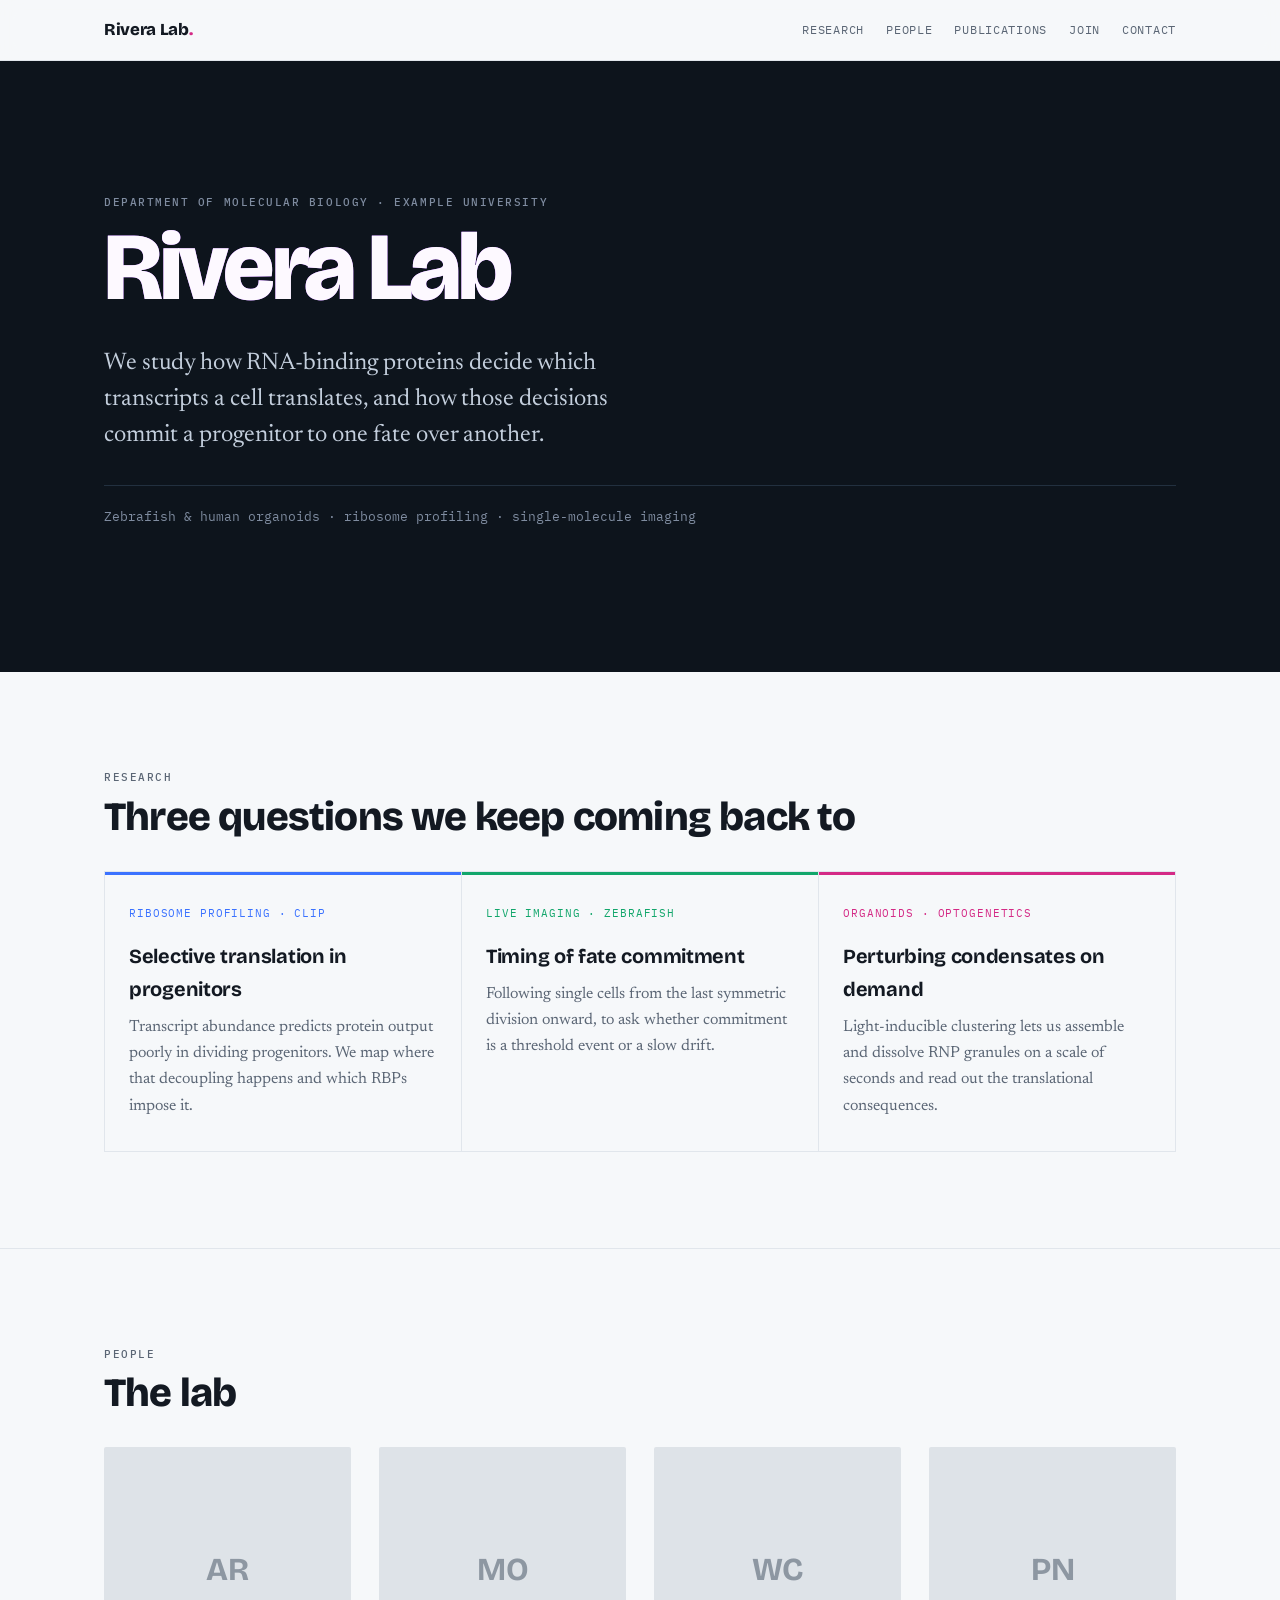
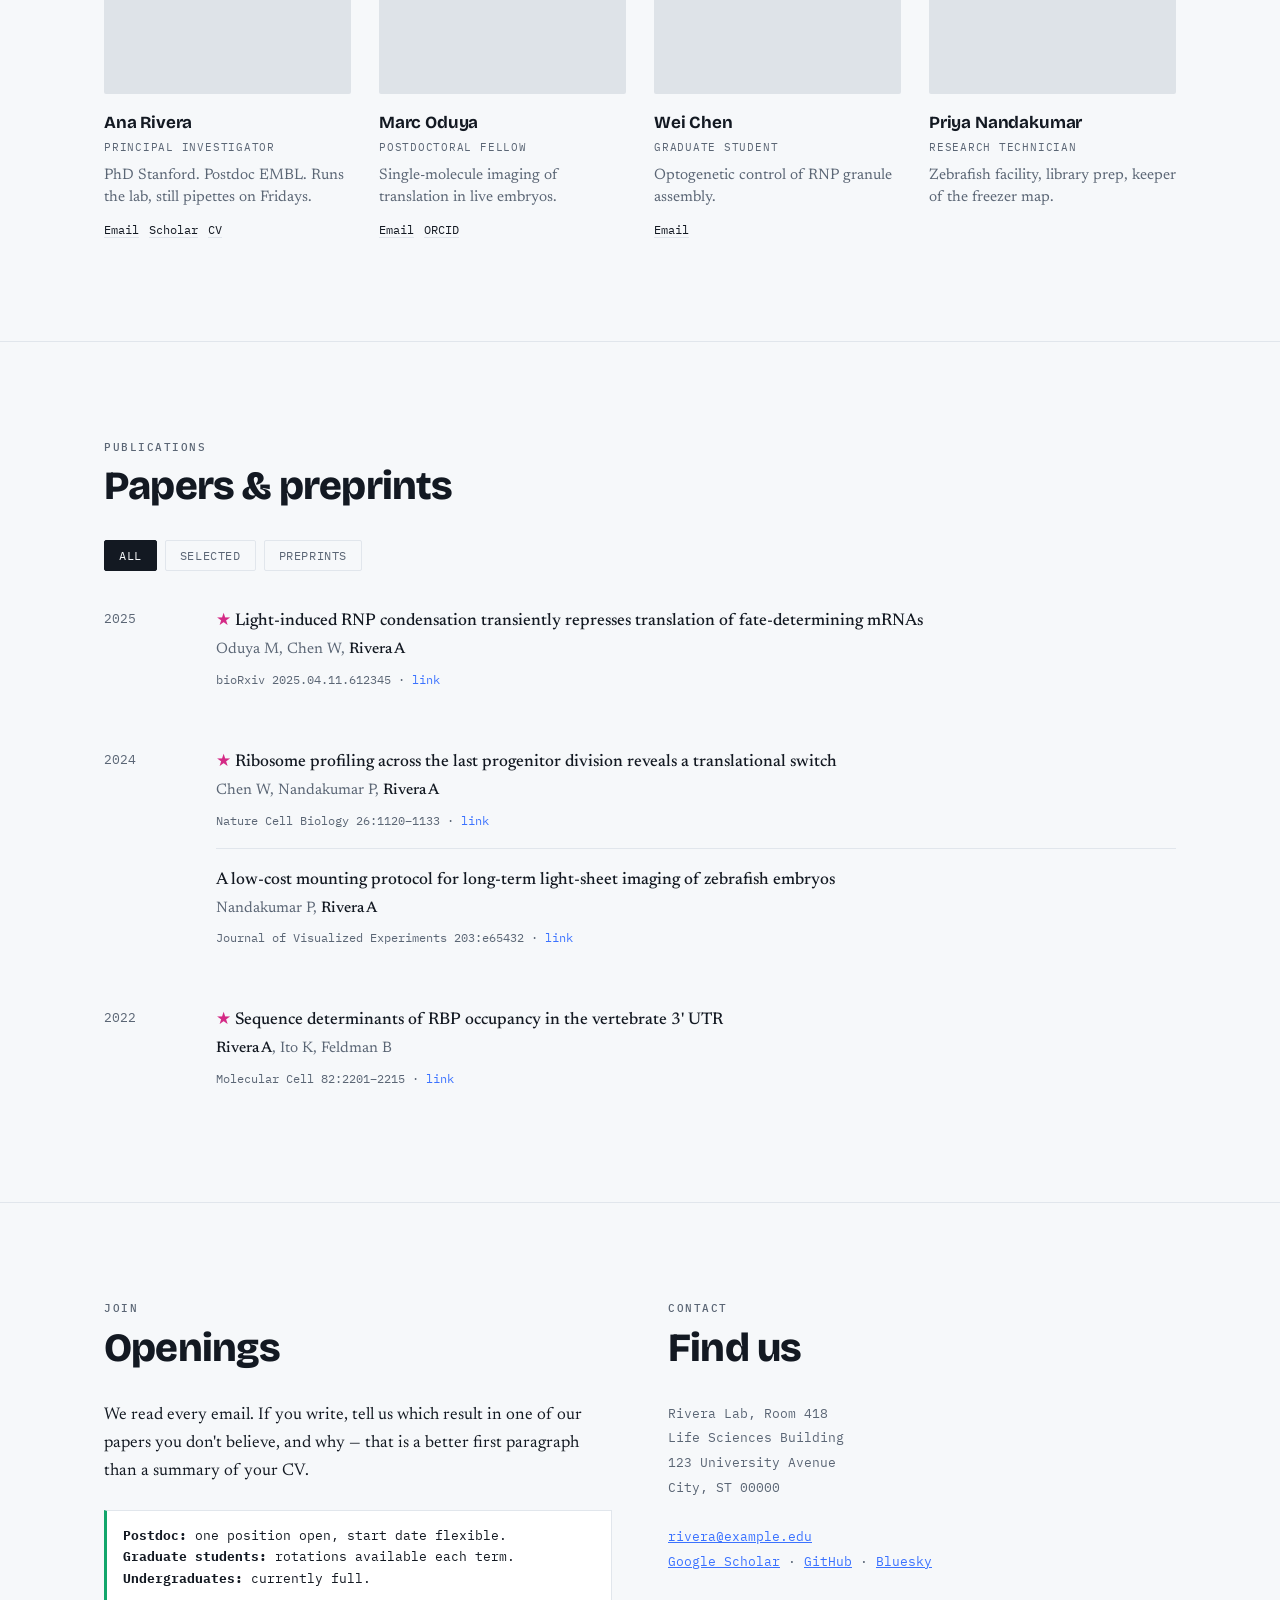
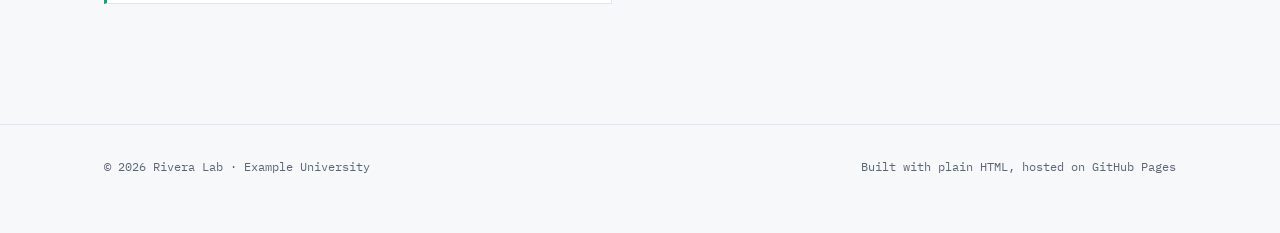
==== index.html @ 3ce4f972 "Add files via upload" ====
<!DOCTYPE html>
<html lang="en">
<head>
<meta charset="utf-8">
<meta name="viewport" content="width=device-width, initial-scale=1">

<!-- ============================================================
     EDIT #1 — Browser tab title and search-engine description
     ============================================================ -->
<title>Rivera Lab — RNA regulation in development</title>
<meta name="description" content="The Rivera Lab studies how RNA-binding proteins control cell fate decisions during vertebrate development.">

<!-- Preview card when someone pastes your link into Slack/X/Bluesky.
     The image path is relative to this file; put a 1200x630 px PNG at images/preview.png -->
<meta property="og:title" content="Rivera Lab">
<meta property="og:description" content="RNA regulation in development.">
<meta property="og:image" content="images/preview.png">
<meta property="og:type" content="website">

<!-- Fonts. Delete these two lines if you want zero external dependencies;
     the CSS below falls back to system fonts automatically. -->
<link rel="preconnect" href="https://fonts.gstatic.com" crossorigin>
<link href="https://fonts.googleapis.com/css2?family=Bricolage+Grotesque:opsz,wght@12..96,500;12..96,700;12..96,800&family=Newsreader:ital,opsz,wght@0,6..72,400;0,6..72,500;1,6..72,400&family=IBM+Plex+Mono:wght@400;500&display=swap" rel="stylesheet">

<style>
/* ============================================================
   DESIGN TOKENS — change these to restyle the whole site
   ============================================================ */
:root{
  --ink:        #131922;   /* main text */
  --ink-soft:   #5B6675;   /* secondary text */
  --paper:      #F6F8FA;   /* page background */
  --panel:      #0D141C;   /* dark hero background */
  --rule:       #E1E6EC;   /* hairlines */

  /* Three "channels", borrowed from fluorescence imaging.
     They colour-code the research areas throughout the page. */
  --ch-blue:    #3B72FF;
  --ch-green:   #12A66B;
  --ch-magenta: #D42A86;

  --display: "Bricolage Grotesque", "Helvetica Neue", Arial, sans-serif;
  --body:    "Newsreader", Georgia, "Times New Roman", serif;
  --mono:    "IBM Plex Mono", ui-monospace, "SF Mono", Menlo, monospace;

  --wide: 1120px;
}

*,*::before,*::after{box-sizing:border-box}
html{scroll-behavior:smooth; scroll-padding-top:72px}
body{
  margin:0; background:var(--paper); color:var(--ink);
  font-family:var(--body); font-size:1.0625rem; line-height:1.65;
  -webkit-font-smoothing:antialiased;
}
img{max-width:100%; display:block}
a{color:inherit}

.wrap{max-width:var(--wide); margin:0 auto; padding:0 24px}

/* Small uppercase mono label used above section headings */
.eyebrow{
  font-family:var(--mono); font-size:.6875rem; font-weight:500;
  letter-spacing:.14em; text-transform:uppercase; color:var(--ink-soft);
  margin:0 0 .5rem;
}

h2.section-title{
  font-family:var(--display); font-weight:800; font-size:clamp(1.75rem,4vw,2.5rem);
  letter-spacing:-.02em; line-height:1.1; margin:0 0 2rem;
}

/* ---------- top bar ---------- */
.topbar{
  position:sticky; top:0; z-index:50;
  background:rgba(246,248,250,.85); backdrop-filter:blur(10px);
  border-bottom:1px solid var(--rule);
}
.topbar .wrap{display:flex; align-items:center; justify-content:space-between; height:60px; gap:16px}
.brand{font-family:var(--display); font-weight:800; letter-spacing:-.02em; font-size:1.05rem; text-decoration:none}
.brand span{color:var(--ch-magenta)}
.nav{display:flex; gap:22px; flex-wrap:wrap}
.nav a{
  font-family:var(--mono); font-size:.75rem; letter-spacing:.06em; text-transform:uppercase;
  text-decoration:none; color:var(--ink-soft); padding:4px 0; border-bottom:1px solid transparent;
}
.nav a:hover{color:var(--ink); border-bottom-color:var(--ch-magenta)}

/* ---------- hero ---------- */
.hero{background:var(--panel); color:#EAF0F7; padding:clamp(64px,11vw,132px) 0}
.hero .wrap{max-width:var(--wide)}
.hero .eyebrow{color:#7F8CA0}

/* The signature element: the lab name printed as three offset colour
   channels that slide into registration on load, the way you'd align
   DAPI/FITC/TRITC into a merge. */
.merge{
  position:relative; display:inline-block;
  font-family:var(--display); font-weight:800;
  font-size:clamp(2.5rem,8.5vw,6rem); line-height:1.02; letter-spacing:-.035em;
  margin:0; color:#EDF3FA; isolation:isolate;
}
.merge::before,.merge::after{
  content:attr(data-text); position:absolute; left:0; top:0;
  mix-blend-mode:screen; pointer-events:none;
}
.merge::before{color:var(--ch-blue);    animation:align-b 1.5s cubic-bezier(.16,.84,.24,1) both}
.merge::after {color:var(--ch-magenta); animation:align-m 1.5s cubic-bezier(.16,.84,.24,1) both .08s}
.merge{animation:align-g 1.5s cubic-bezier(.16,.84,.24,1) both .04s}
@keyframes align-b{from{transform:translate(-.09em,-.05em); opacity:0} to{transform:none; opacity:1}}
@keyframes align-m{from{transform:translate(.09em,.05em);   opacity:0} to{transform:none; opacity:1}}
@keyframes align-g{from{color:var(--ch-green)} to{color:#EDF3FA}}

.hero-lede{
  font-size:clamp(1.125rem,2.2vw,1.5rem); line-height:1.5; color:#C3CEDC;
  max-width:44ch; margin:1.75rem 0 0;
}
.hero-meta{
  font-family:var(--mono); font-size:.8125rem; color:#7F8CA0;
  margin-top:2rem; padding-top:1.25rem; border-top:1px solid #22303F;
}

/* ---------- generic section ---------- */
section{padding:clamp(56px,8vw,96px) 0}
section + section{border-top:1px solid var(--rule)}

/* ---------- research ---------- */
.areas{display:grid; grid-template-columns:repeat(auto-fit,minmax(260px,1fr)); gap:1px; background:var(--rule); border:1px solid var(--rule)}
.area{background:var(--paper); padding:28px 24px 32px; position:relative; transition:background .2s}
.area::before{content:""; position:absolute; left:0; top:0; height:3px; width:100%; background:var(--c)}
.area:hover{background:#fff}
.area h3{font-family:var(--display); font-weight:700; font-size:1.25rem; letter-spacing:-.015em; margin:.75rem 0 .5rem}
.area .method{font-family:var(--mono); font-size:.6875rem; letter-spacing:.08em; text-transform:uppercase; color:var(--c)}
.area p{margin:0; color:var(--ink-soft); font-size:1rem}

/* ---------- people ---------- */
.people{display:grid; grid-template-columns:repeat(auto-fill,minmax(210px,1fr)); gap:36px 28px}
.person .avatar{
  width:100%; aspect-ratio:1; border-radius:2px; object-fit:cover; background:#DDE3EA;
  display:flex; align-items:center; justify-content:center;
  font-family:var(--display); font-weight:700; font-size:2rem; color:#8A97A6;
  filter:grayscale(.25);
}
.person h3{font-family:var(--display); font-weight:700; font-size:1.0625rem; margin:.9rem 0 .1rem; letter-spacing:-.01em}
.person .role{font-family:var(--mono); font-size:.6875rem; letter-spacing:.07em; text-transform:uppercase; color:var(--ink-soft)}
.person p{margin:.5rem 0 .4rem; font-size:.95rem; color:var(--ink-soft); line-height:1.5}
.person .links a{font-family:var(--mono); font-size:.75rem; margin-right:10px; text-decoration:none; border-bottom:1px solid var(--rule)}
.person .links a:hover{border-bottom-color:var(--ch-blue); color:var(--ch-blue)}

/* ---------- publications ---------- */
.pub-filters{display:flex; gap:8px; margin-bottom:2rem; flex-wrap:wrap}
.pub-filters button{
  font-family:var(--mono); font-size:.75rem; letter-spacing:.05em; text-transform:uppercase;
  background:none; border:1px solid var(--rule); color:var(--ink-soft);
  padding:7px 14px; cursor:pointer; border-radius:2px;
}
.pub-filters button[aria-pressed="true"]{background:var(--ink); color:var(--paper); border-color:var(--ink)}
.year-block{display:grid; grid-template-columns:88px 1fr; gap:0 24px; align-items:start}
.year-block + .year-block{margin-top:2.25rem}
.year-block .yr{font-family:var(--mono); font-size:.8125rem; color:var(--ink-soft); padding-top:.35rem; position:sticky; top:76px}
.pub{padding:.35rem 0 1.1rem}
.pub + .pub{border-top:1px solid var(--rule); padding-top:1.1rem}
.pub .t{font-weight:500; display:block}
.pub .a{color:var(--ink-soft); font-size:.95rem}
.pub .a b{color:var(--ink); font-weight:500}
.pub .j{font-family:var(--mono); font-size:.75rem; color:var(--ink-soft); display:block; margin-top:.35rem}
.pub .j a{color:var(--ch-blue); text-decoration:none}
.pub .j a:hover{text-decoration:underline}
.pub .star{color:var(--ch-magenta)}

/* ---------- join / contact ---------- */
.two-col{display:grid; grid-template-columns:1fr 1fr; gap:56px}
.two-col p{max-width:56ch}
.status{
  font-family:var(--mono); font-size:.8125rem; border:1px solid var(--rule);
  border-left:3px solid var(--ch-green); padding:14px 16px; background:#fff; margin:1.5rem 0;
}
.addr{font-style:normal; font-family:var(--mono); font-size:.8125rem; line-height:1.9; color:var(--ink-soft)}
.addr a{color:var(--ch-blue)}

footer{border-top:1px solid var(--rule); padding:32px 0 56px; font-family:var(--mono); font-size:.75rem; color:var(--ink-soft)}
footer .wrap{display:flex; justify-content:space-between; gap:16px; flex-wrap:wrap}

:focus-visible{outline:2px solid var(--ch-magenta); outline-offset:3px}

@media (max-width:720px){
  .two-col{grid-template-columns:1fr; gap:32px}
  .year-block{grid-template-columns:1fr; gap:4px}
  .year-block .yr{position:static}
}
@media (prefers-reduced-motion:reduce){
  html{scroll-behavior:auto}
  *,*::before,*::after{animation:none !important; transition:none !important}
  .merge{color:#EDF3FA}
}
</style>
</head>
<body>

<header class="topbar">
  <div class="wrap">
    <a class="brand" href="#top">Rivera Lab<span>.</span></a>
    <nav class="nav" aria-label="Main">
      <a href="#research">Research</a>
      <a href="#people">People</a>
      <a href="#publications">Publications</a>
      <a href="#join">Join</a>
      <a href="#contact">Contact</a>
    </nav>
  </div>
</header>

<!-- ============================================================
     EDIT #2 — Hero. The lab name is written once, in the <h1>.
     A script at the bottom copies it into the colour channels.
     ============================================================ -->
<main id="top">
<div class="hero">
  <div class="wrap">
    <p class="eyebrow">Department of Molecular Biology · Example University</p>
    <h1 class="merge">Rivera Lab</h1>
    <p class="hero-lede">We study how RNA-binding proteins decide which transcripts a cell translates, and how those decisions commit a progenitor to one fate over another.</p>
    <p class="hero-meta">Zebrafish &amp; human organoids · ribosome profiling · single-molecule imaging</p>
  </div>
</div>

<!-- ============================================================
     EDIT #3 — Research areas. Add or remove an <article> block.
     Change --c to any of the three channel colours.
     ============================================================ -->
<section id="research">
  <div class="wrap">
    <p class="eyebrow">Research</p>
    <h2 class="section-title">Three questions we keep coming back to</h2>
    <div class="areas">

      <article class="area" style="--c:var(--ch-blue)">
        <span class="method">Ribosome profiling · CLIP</span>
        <h3>Selective translation in progenitors</h3>
        <p>Transcript abundance predicts protein output poorly in dividing progenitors. We map where that decoupling happens and which RBPs impose it.</p>
      </article>

      <article class="area" style="--c:var(--ch-green)">
        <span class="method">Live imaging · zebrafish</span>
        <h3>Timing of fate commitment</h3>
        <p>Following single cells from the last symmetric division onward, to ask whether commitment is a threshold event or a slow drift.</p>
      </article>

      <article class="area" style="--c:var(--ch-magenta)">
        <span class="method">Organoids · optogenetics</span>
        <h3>Perturbing condensates on demand</h3>
        <p>Light-inducible clustering lets us assemble and dissolve RNP granules on a scale of seconds and read out the translational consequences.</p>
      </article>

    </div>
  </div>
</section>

<section id="people">
  <div class="wrap">
    <p class="eyebrow">People</p>
    <h2 class="section-title">The lab</h2>
    <div class="people" id="people-grid"></div>
  </div>
</section>

<section id="publications">
  <div class="wrap">
    <p class="eyebrow">Publications</p>
    <h2 class="section-title">Papers &amp; preprints</h2>
    <div class="pub-filters" id="pub-filters">
      <button data-filter="all" aria-pressed="true">All</button>
      <button data-filter="selected" aria-pressed="false">Selected</button>
      <button data-filter="preprint" aria-pressed="false">Preprints</button>
    </div>
    <div id="pub-list"></div>
  </div>
</section>

<!-- ============================================================
     EDIT #4 — Join + contact. Plain HTML, edit the text directly.
     ============================================================ -->
<section id="join">
  <div class="wrap">
    <div class="two-col">
      <div>
        <p class="eyebrow">Join</p>
        <h2 class="section-title">Openings</h2>
        <p>We read every email. If you write, tell us which result in one of our papers you don't believe, and why — that is a better first paragraph than a summary of your CV.</p>
        <div class="status"><strong>Postdoc:</strong> one position open, start date flexible.<br><strong>Graduate students:</strong> rotations available each term.<br><strong>Undergraduates:</strong> currently full.</div>
      </div>
      <div id="contact">
        <p class="eyebrow">Contact</p>
        <h2 class="section-title">Find us</h2>
        <address class="addr">
          Rivera Lab, Room 418<br>
          Life Sciences Building<br>
          123 University Avenue<br>
          City, ST 00000<br><br>
          <a href="mailto:rivera@example.edu">rivera@example.edu</a><br>
          <a href="https://scholar.google.com/">Google&nbsp;Scholar</a> ·
          <a href="https://github.com/">GitHub</a> ·
          <a href="https://bsky.app/">Bluesky</a>
        </address>
      </div>
    </div>
  </div>
</section>
</main>

<footer>
  <div class="wrap">
    <span>© <span id="year"></span> Rivera Lab · Example University</span>
    <span>Built with plain HTML, hosted on GitHub Pages</span>
  </div>
</footer>

<script>
/* ============================================================
   EDIT #5 — YOUR DATA. Everything below the two arrays is
   machinery you can ignore. Keep the commas and quotes intact.
   ============================================================ */

const PEOPLE = [
  {
    name: "Ana Rivera",
    role: "Principal Investigator",
    photo: "",                       // e.g. "images/rivera.jpg" — leave "" for initials
    blurb: "PhD Stanford. Postdoc EMBL. Runs the lab, still pipettes on Fridays.",
    links: { Email: "mailto:rivera@example.edu", Scholar: "https://scholar.google.com/", CV: "cv.pdf" }
  },
  {
    name: "Marc Oduya",
    role: "Postdoctoral Fellow",
    photo: "",
    blurb: "Single-molecule imaging of translation in live embryos.",
    links: { Email: "mailto:oduya@example.edu", ORCID: "https://orcid.org/" }
  },
  {
    name: "Wei Chen",
    role: "Graduate Student",
    photo: "",
    blurb: "Optogenetic control of RNP granule assembly.",
    links: { Email: "mailto:chen@example.edu" }
  },
  {
    name: "Priya Nandakumar",
    role: "Research Technician",
    photo: "",
    blurb: "Zebrafish facility, library prep, keeper of the freezer map.",
    links: {}
  }
];

const PUBLICATIONS = [
  {
    year: 2025,
    authors: "Oduya M, Chen W, <b>Rivera A</b>",
    title: "Light-induced RNP condensation transiently represses translation of fate-determining mRNAs",
    venue: "bioRxiv 2025.04.11.612345",
    url: "https://www.biorxiv.org/",
    tags: ["preprint", "selected"]
  },
  {
    year: 2024,
    authors: "Chen W, Nandakumar P, <b>Rivera A</b>",
    title: "Ribosome profiling across the last progenitor division reveals a translational switch",
    venue: "Nature Cell Biology 26:1120–1133",
    url: "https://doi.org/10.1000/example",
    tags: ["selected"]
  },
  {
    year: 2024,
    authors: "Nandakumar P, <b>Rivera A</b>",
    title: "A low-cost mounting protocol for long-term light-sheet imaging of zebrafish embryos",
    venue: "Journal of Visualized Experiments 203:e65432",
    url: "https://doi.org/10.1000/example",
    tags: []
  },
  {
    year: 2022,
    authors: "<b>Rivera A</b>, Ito K, Feldman B",
    title: "Sequence determinants of RBP occupancy in the vertebrate 3' UTR",
    venue: "Molecular Cell 82:2201–2215",
    url: "https://doi.org/10.1000/example",
    tags: ["selected"]
  }
];

/* ---------- machinery below ---------- */

// Copy the lab name into the colour-channel layers.
const h1 = document.querySelector(".merge");
if (h1) h1.dataset.text = h1.textContent.trim();

document.getElementById("year").textContent = new Date().getFullYear();

// People
const initials = n => n.split(/\s+/).map(w => w[0]).slice(0, 2).join("");
document.getElementById("people-grid").innerHTML = PEOPLE.map(p => `
  <div class="person">
    ${p.photo
      ? `<img class="avatar" src="${p.photo}" alt="${p.name}">`
      : `<div class="avatar" role="img" aria-label="${p.name}">${initials(p.name)}</div>`}
    <h3>${p.name}</h3>
    <div class="role">${p.role}</div>
    <p>${p.blurb || ""}</p>
    <div class="links">${Object.entries(p.links || {})
      .map(([label, href]) => `<a href="${href}">${label}</a>`).join("")}</div>
  </div>`).join("");

// Publications
function renderPubs(filter) {
  const shown = PUBLICATIONS.filter(p => filter === "all" || (p.tags || []).includes(filter));
  const years = [...new Set(shown.map(p => p.year))].sort((a, b) => b - a);
  document.getElementById("pub-list").innerHTML = years.map(y => `
    <div class="year-block">
      <div class="yr">${y}</div>
      <div>${shown.filter(p => p.year === y).map(p => `
        <div class="pub">
          <span class="t">${(p.tags || []).includes("selected") ? '<span class="star" title="Selected">★</span> ' : ""}${p.title}</span>
          <span class="a">${p.authors}</span>
          <span class="j">${p.venue}${p.url ? ` · <a href="${p.url}">link</a>` : ""}</span>
        </div>`).join("")}
      </div>
    </div>`).join("") || `<p class="a">Nothing here yet.</p>`;
}
renderPubs("all");

document.getElementById("pub-filters").addEventListener("click", e => {
  const btn = e.target.closest("button");
  if (!btn) return;
  [...e.currentTarget.children].forEach(b => b.setAttribute("aria-pressed", b === btn));
  renderPubs(btn.dataset.filter);
});
</script>
</body>
</html>
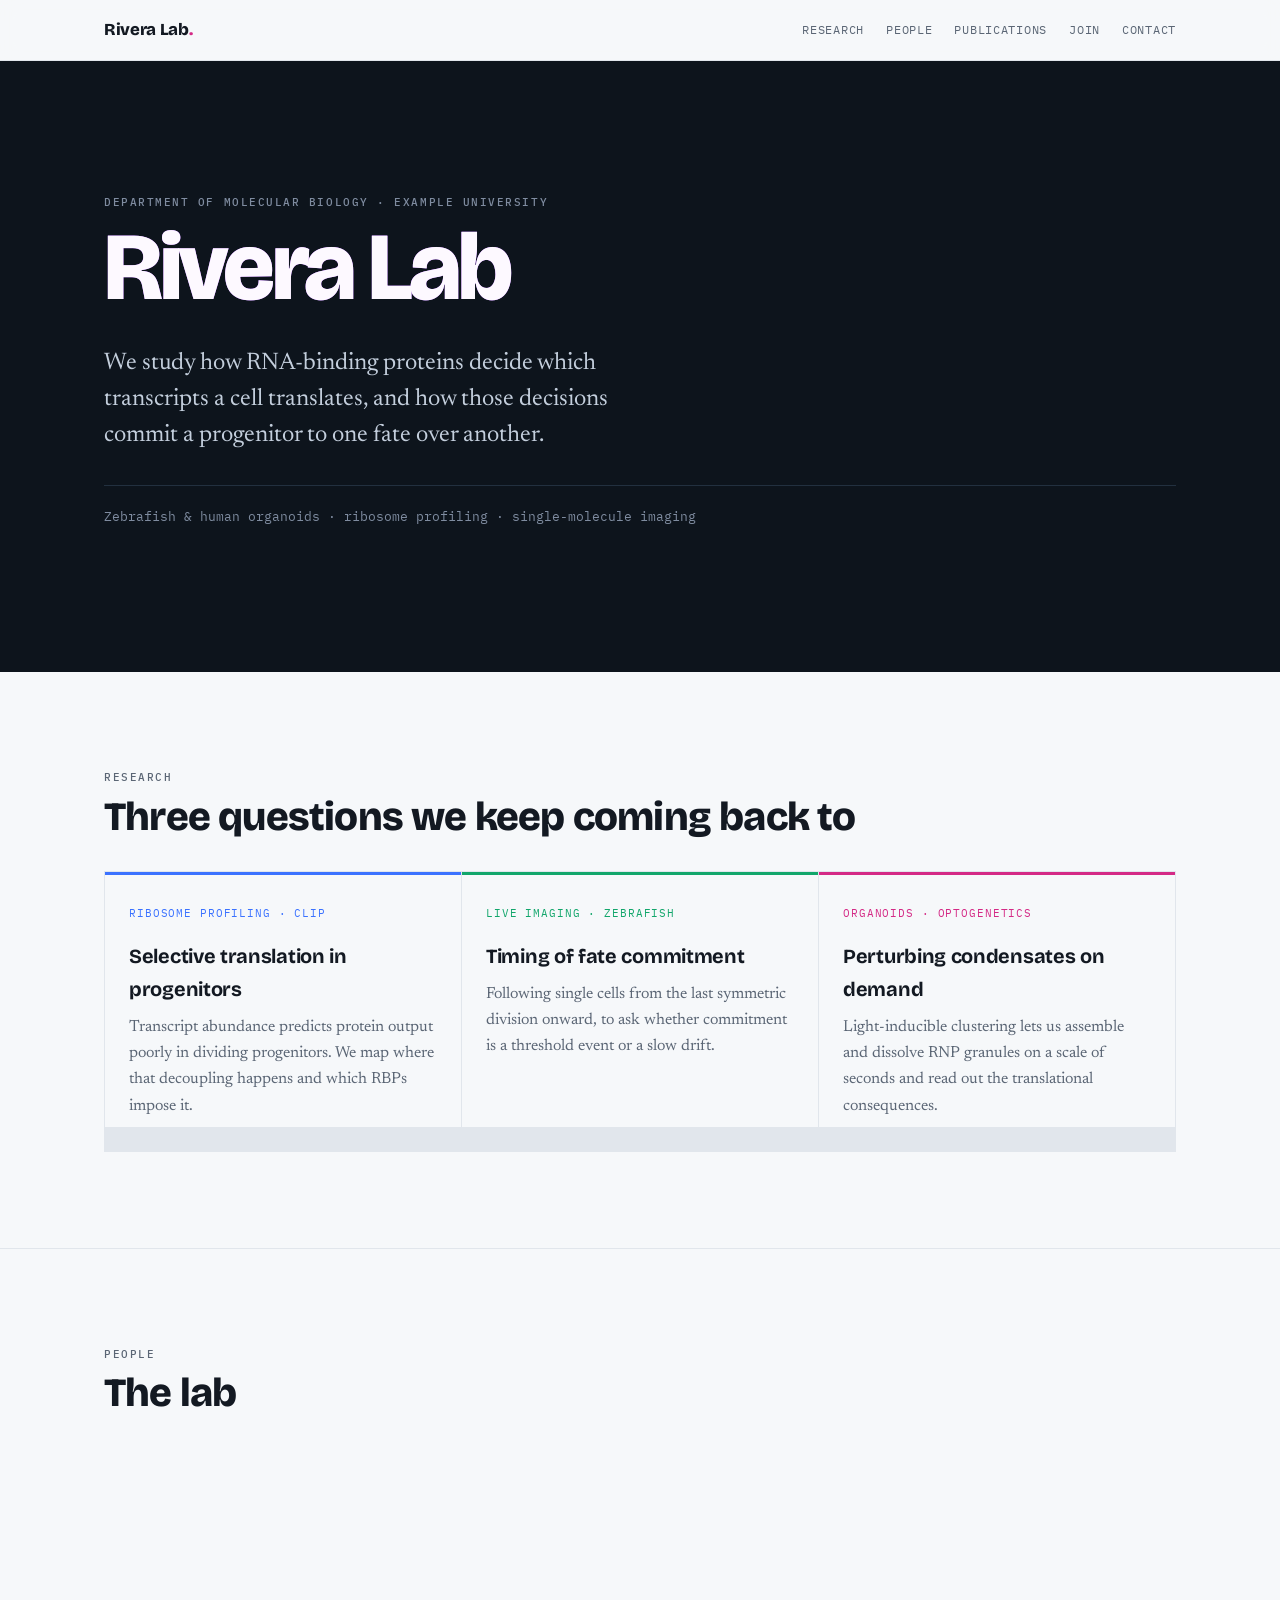
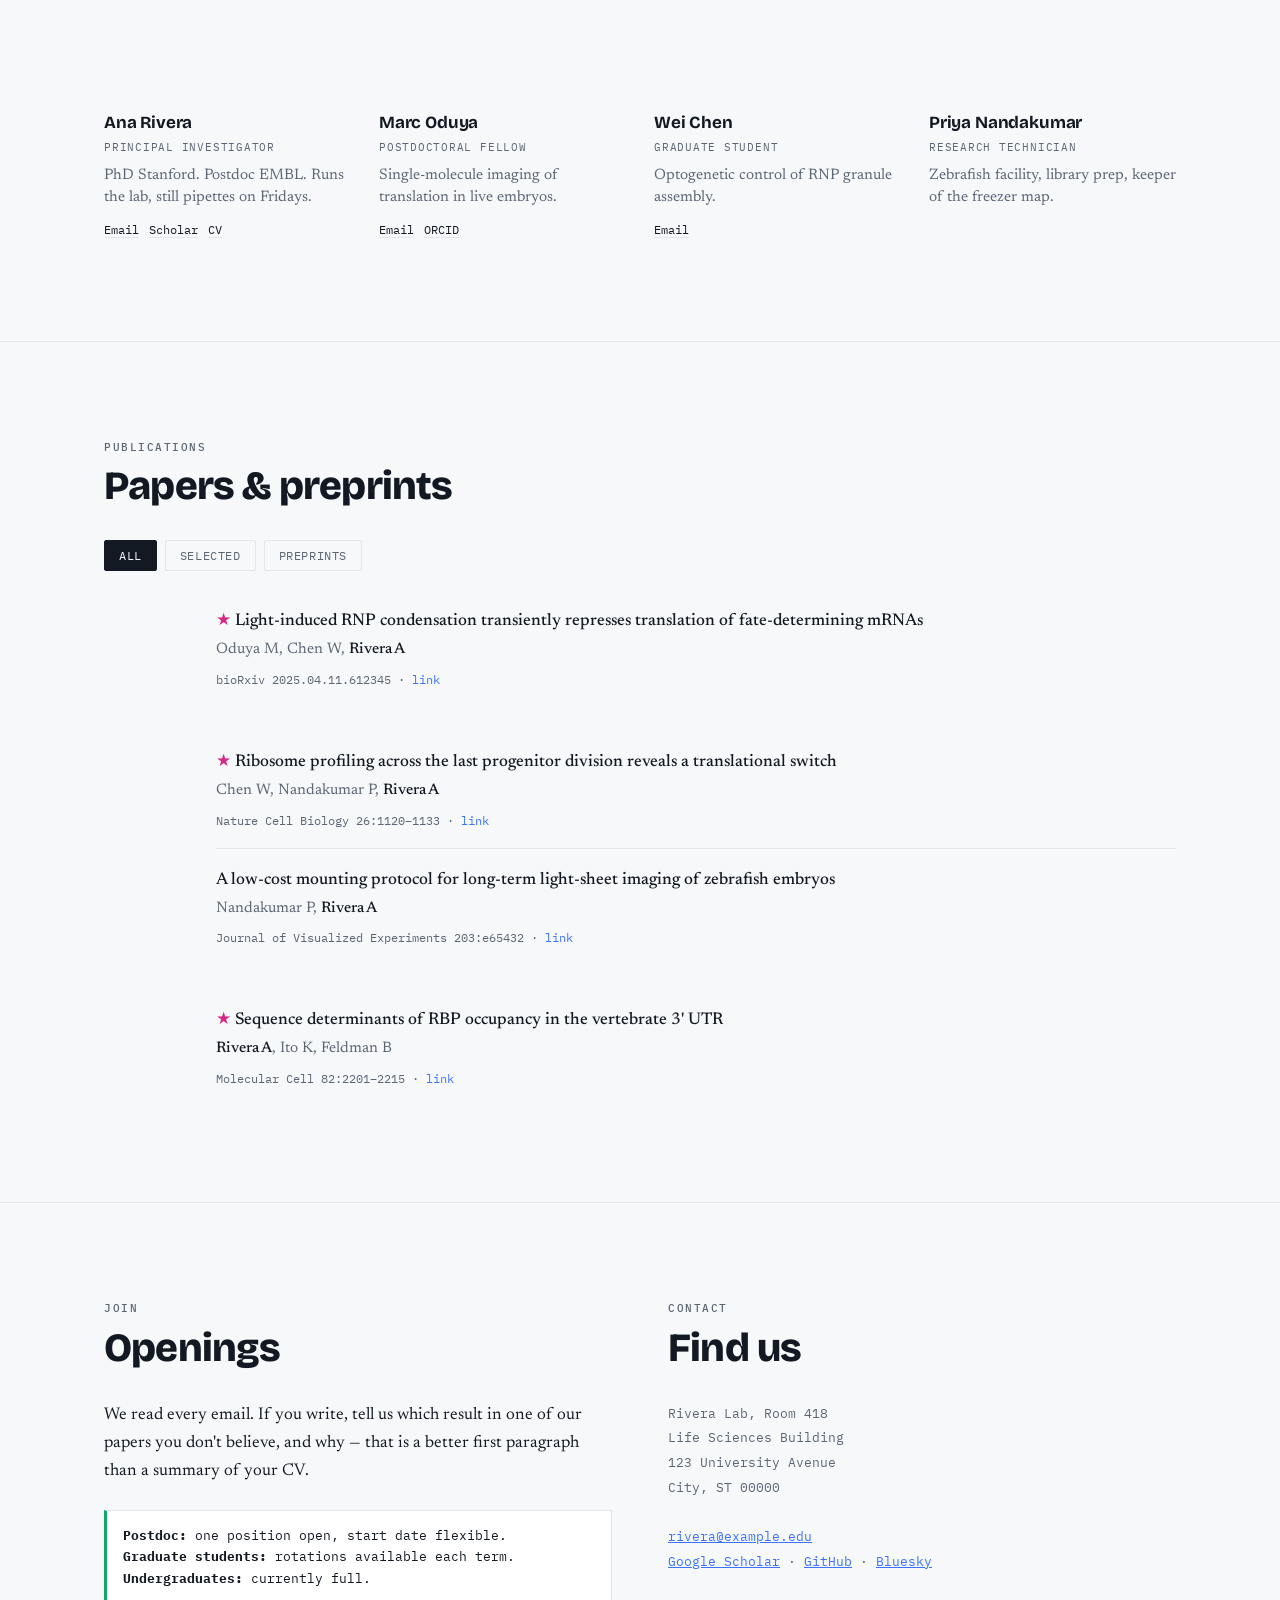
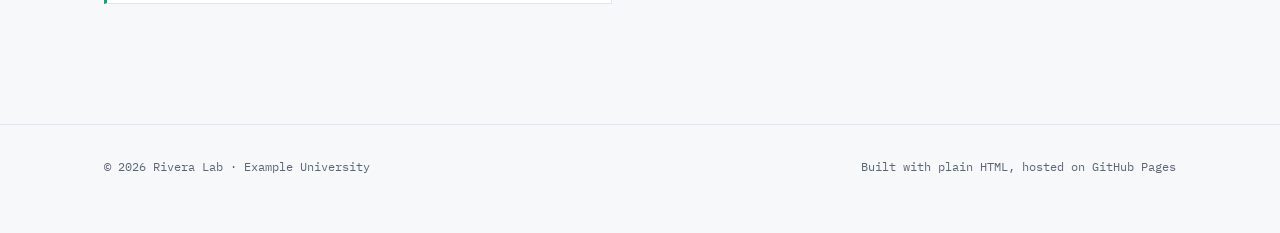
==== commit 062e3607: "Update index.html" ====
--- a/index.html
+++ b/index.html
@@ -7,7 +7,7 @@
 <!-- ============================================================
      EDIT #1 — Browser tab title and search-engine description
      ============================================================ -->
-<title>Rivera Lab — RNA regulation in development</title>
+<title>Muller Lab — RNA regulation in development</title>
 <meta name="description" content="The Rivera Lab studies how RNA-binding proteins control cell fate decisions during vertebrate development.">
 
 <!-- Preview card when someone pastes your link into Slack/X/Bluesky.
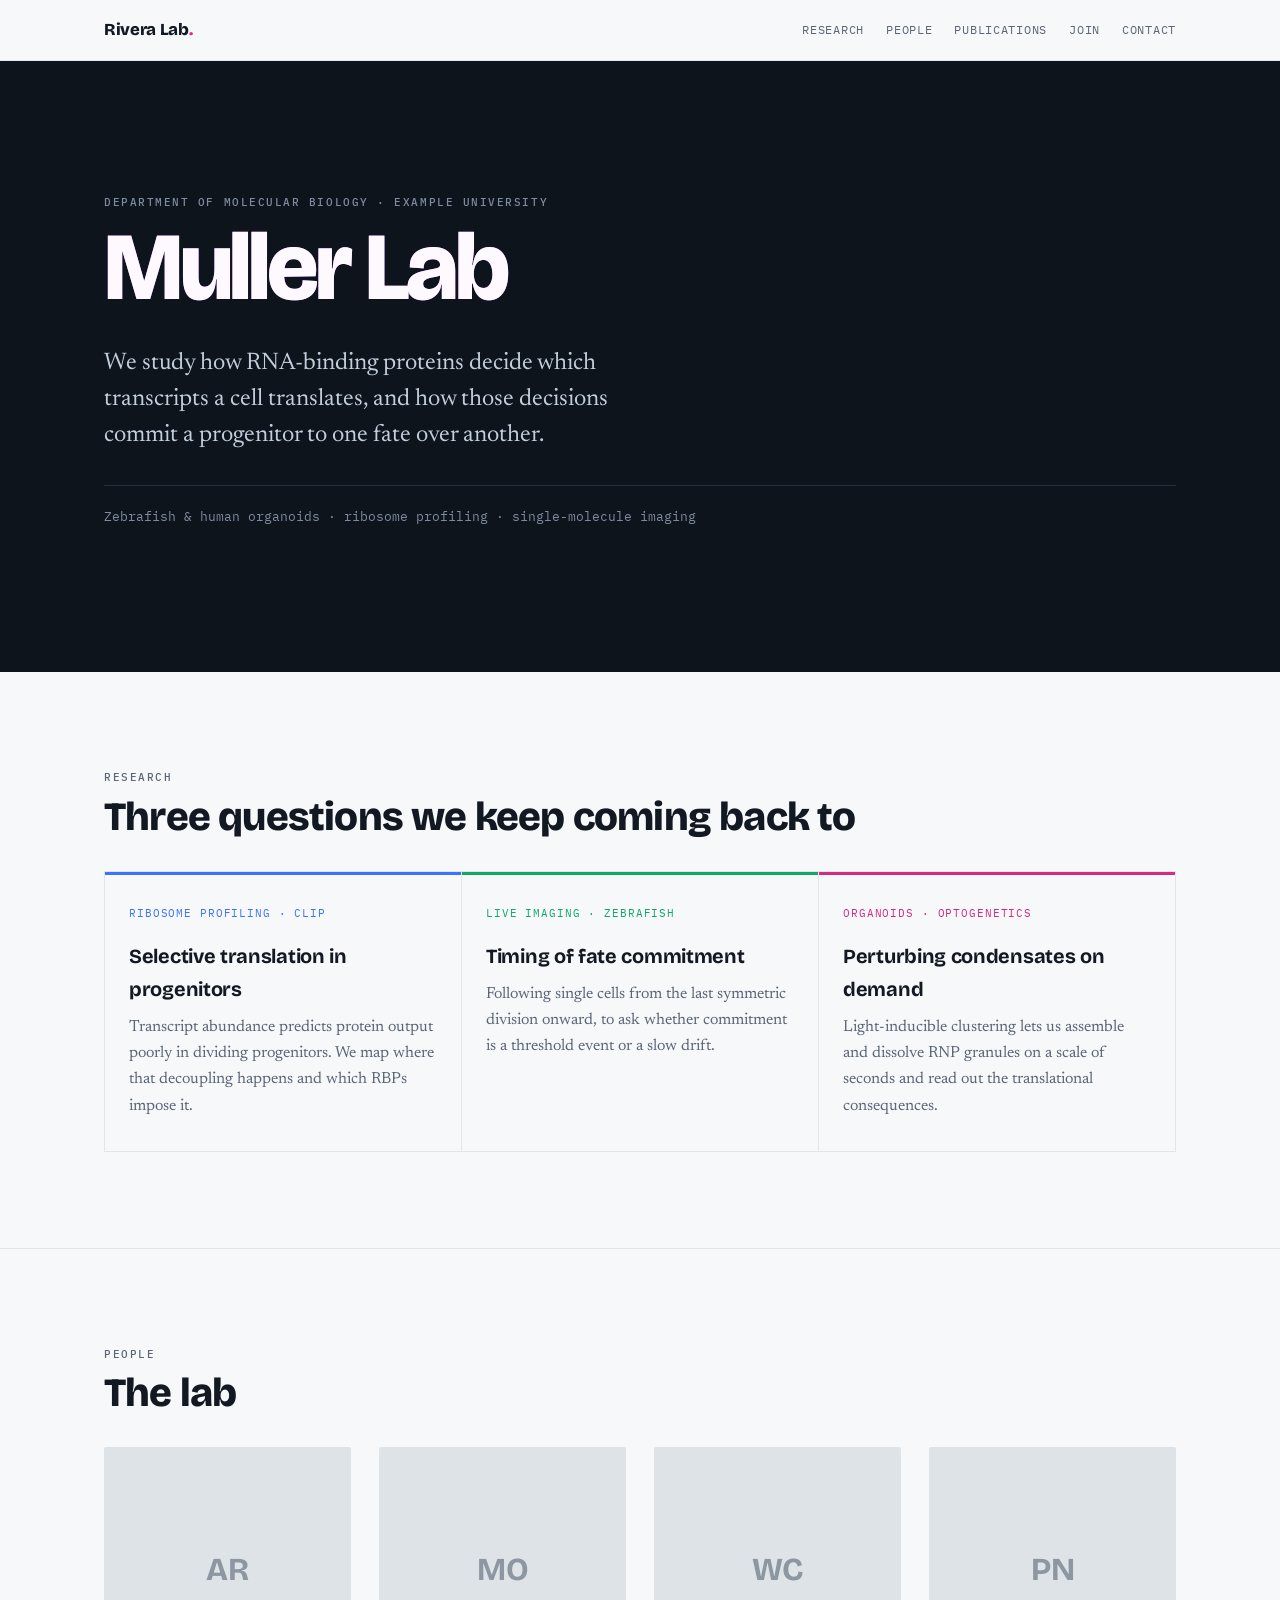
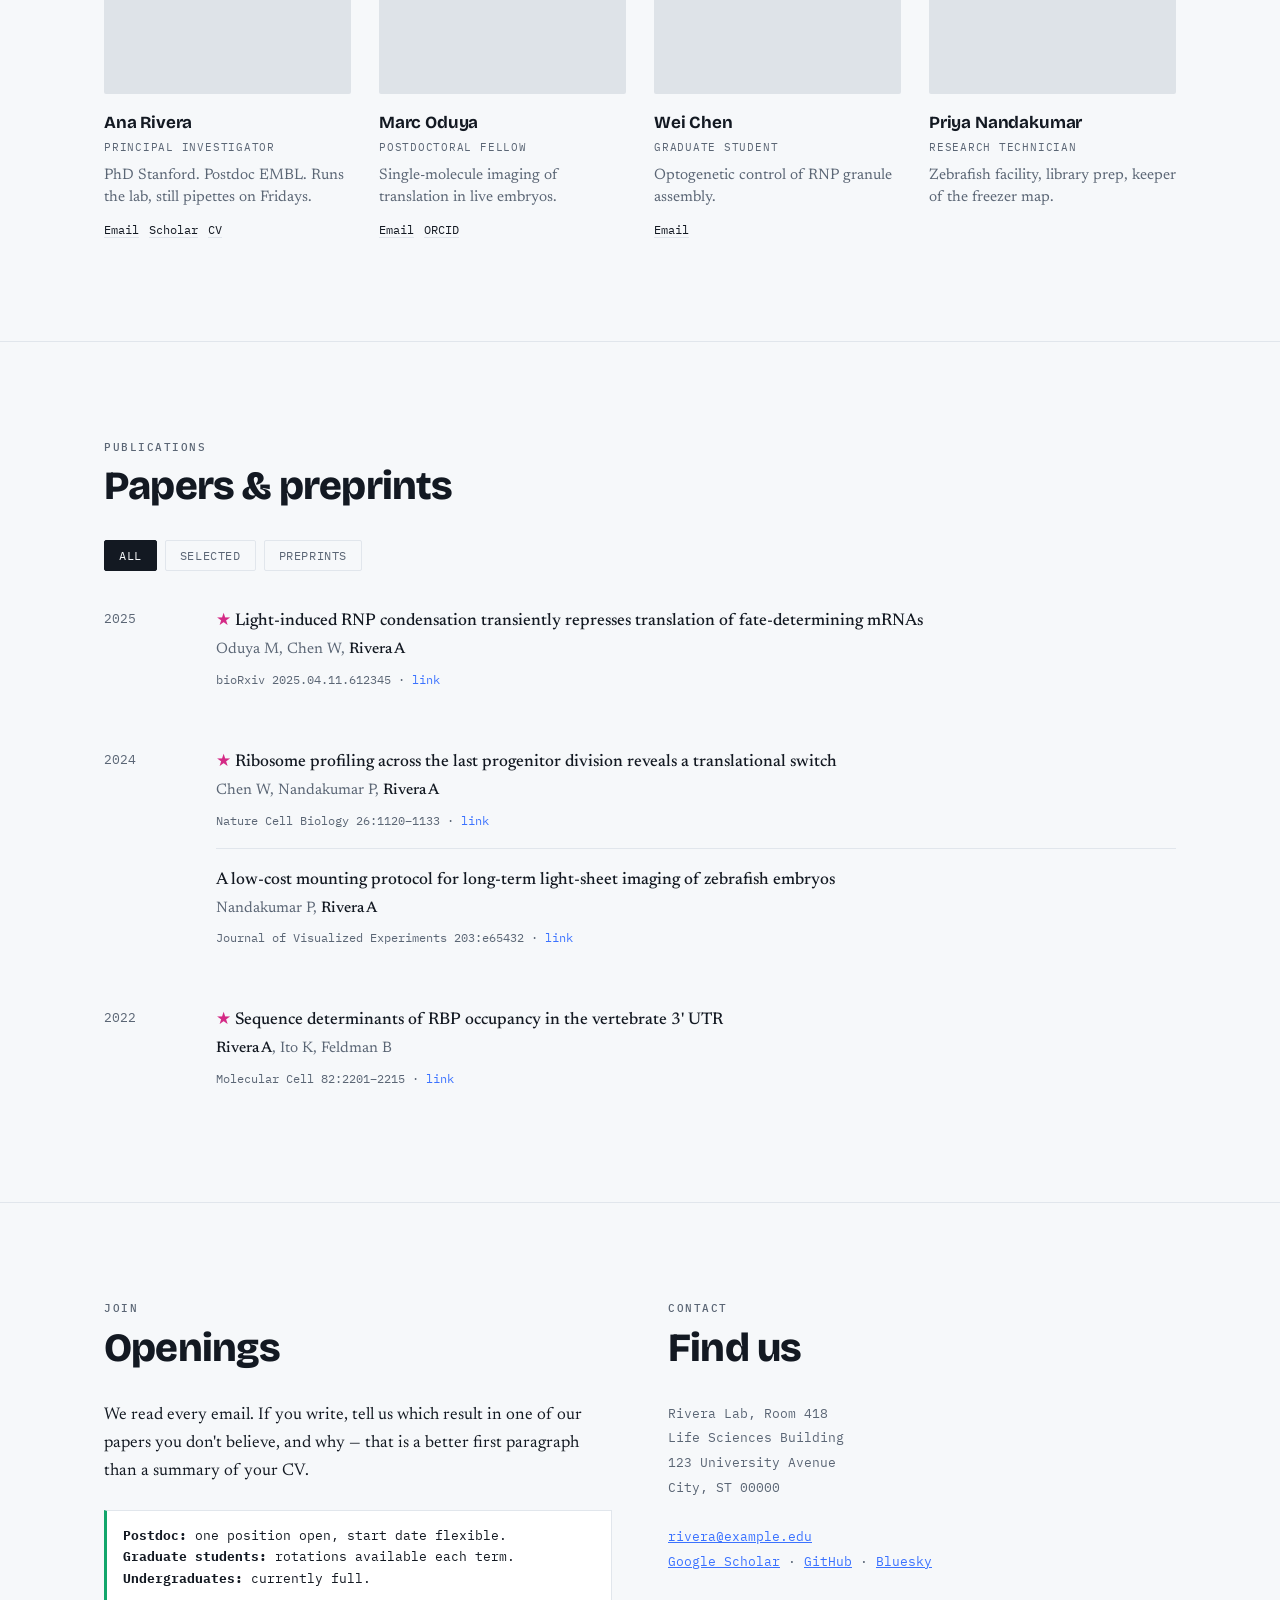
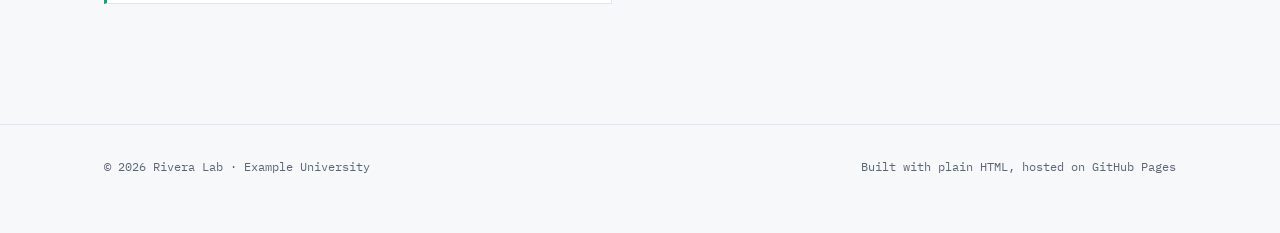
==== commit fdd4b00c: "Update index.html" ====
--- a/index.html
+++ b/index.html
@@ -8,11 +8,11 @@
      EDIT #1 — Browser tab title and search-engine description
      ============================================================ -->
 <title>Muller Lab — RNA regulation in development</title>
-<meta name="description" content="The Rivera Lab studies how RNA-binding proteins control cell fate decisions during vertebrate development.">
+<meta name="description" content="The Muller Lab studies how RNA-binding proteins control cell fate decisions during vertebrate development.">
 
 <!-- Preview card when someone pastes your link into Slack/X/Bluesky.
      The image path is relative to this file; put a 1200x630 px PNG at images/preview.png -->
-<meta property="og:title" content="Rivera Lab">
+<meta property="og:title" content="Muller Lab">
 <meta property="og:description" content="RNA regulation in development.">
 <meta property="og:image" content="images/preview.png">
 <meta property="og:type" content="website">
@@ -218,7 +218,7 @@
 <div class="hero">
   <div class="wrap">
     <p class="eyebrow">Department of Molecular Biology · Example University</p>
-    <h1 class="merge">Rivera Lab</h1>
+    <h1 class="merge">Muller Lab</h1>
     <p class="hero-lede">We study how RNA-binding proteins decide which transcripts a cell translates, and how those decisions commit a progenitor to one fate over another.</p>
     <p class="hero-meta">Zebrafish &amp; human organoids · ribosome profiling · single-molecule imaging</p>
   </div>
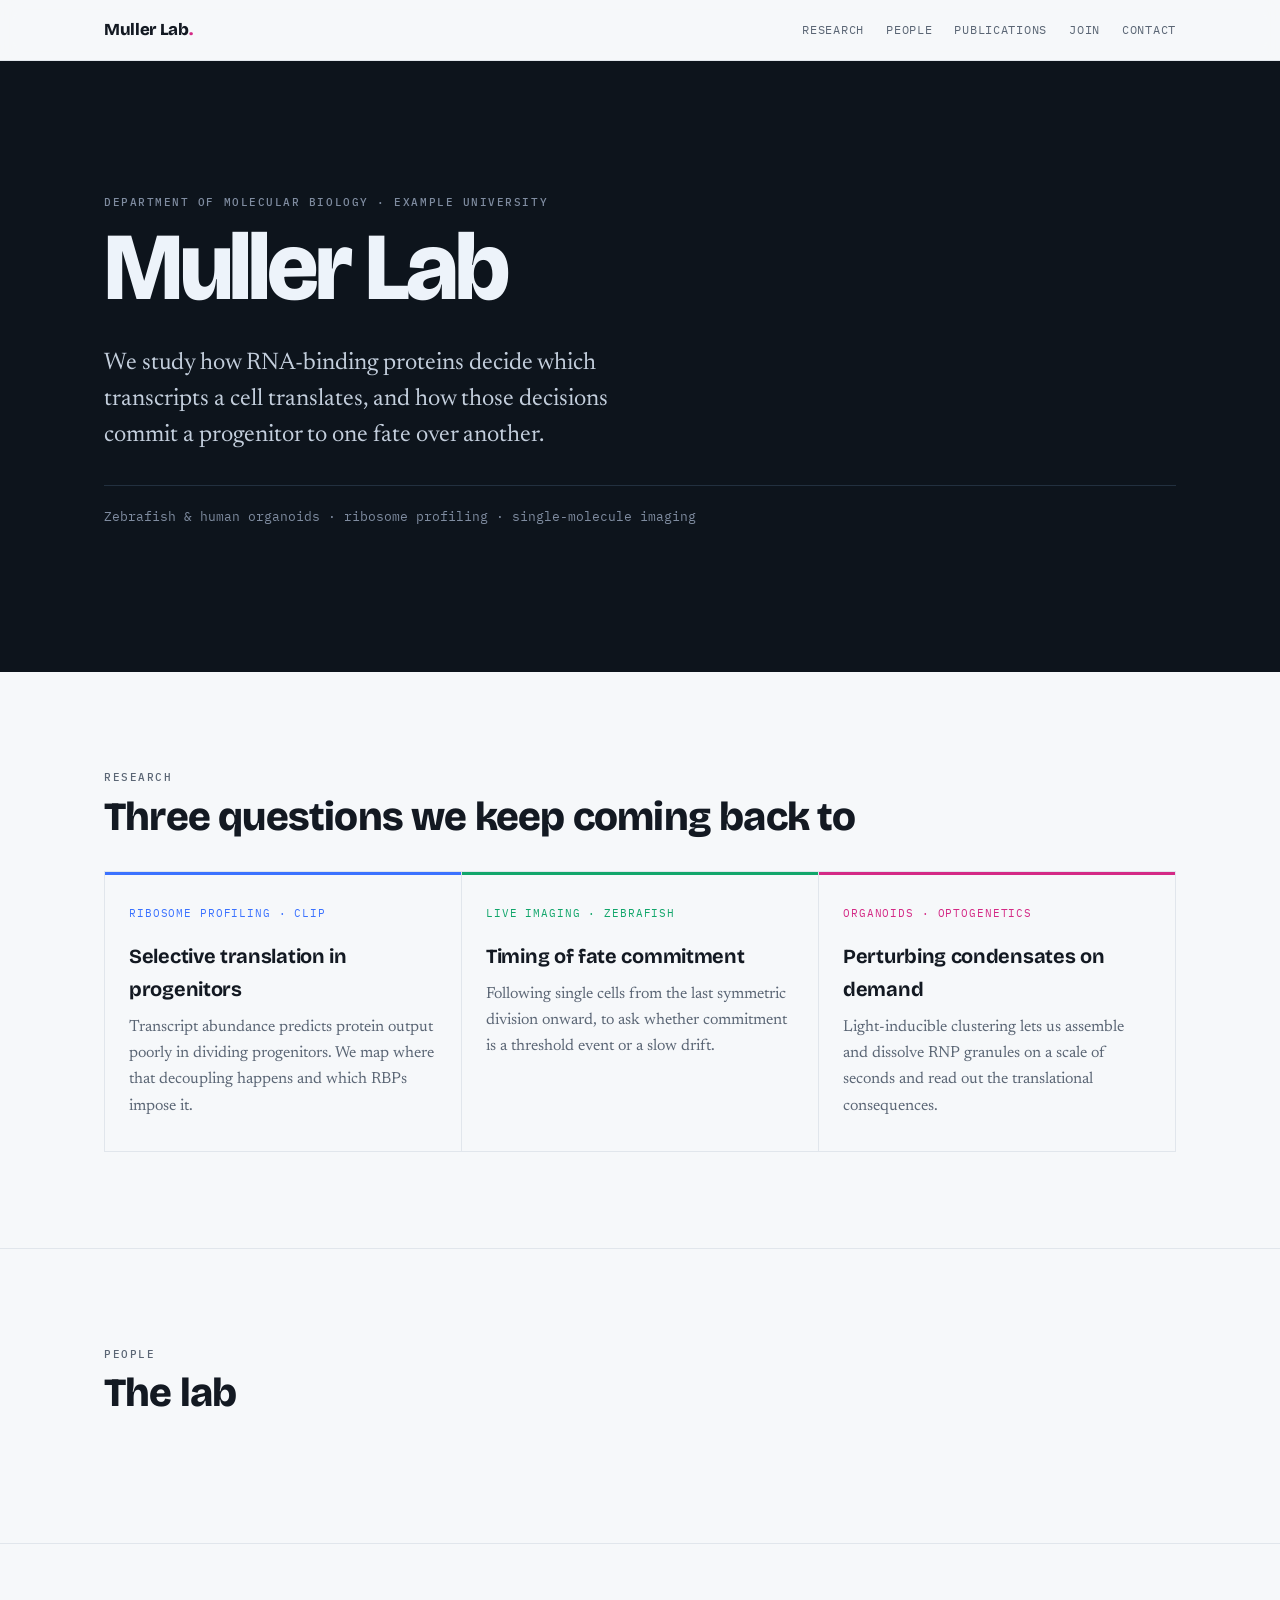
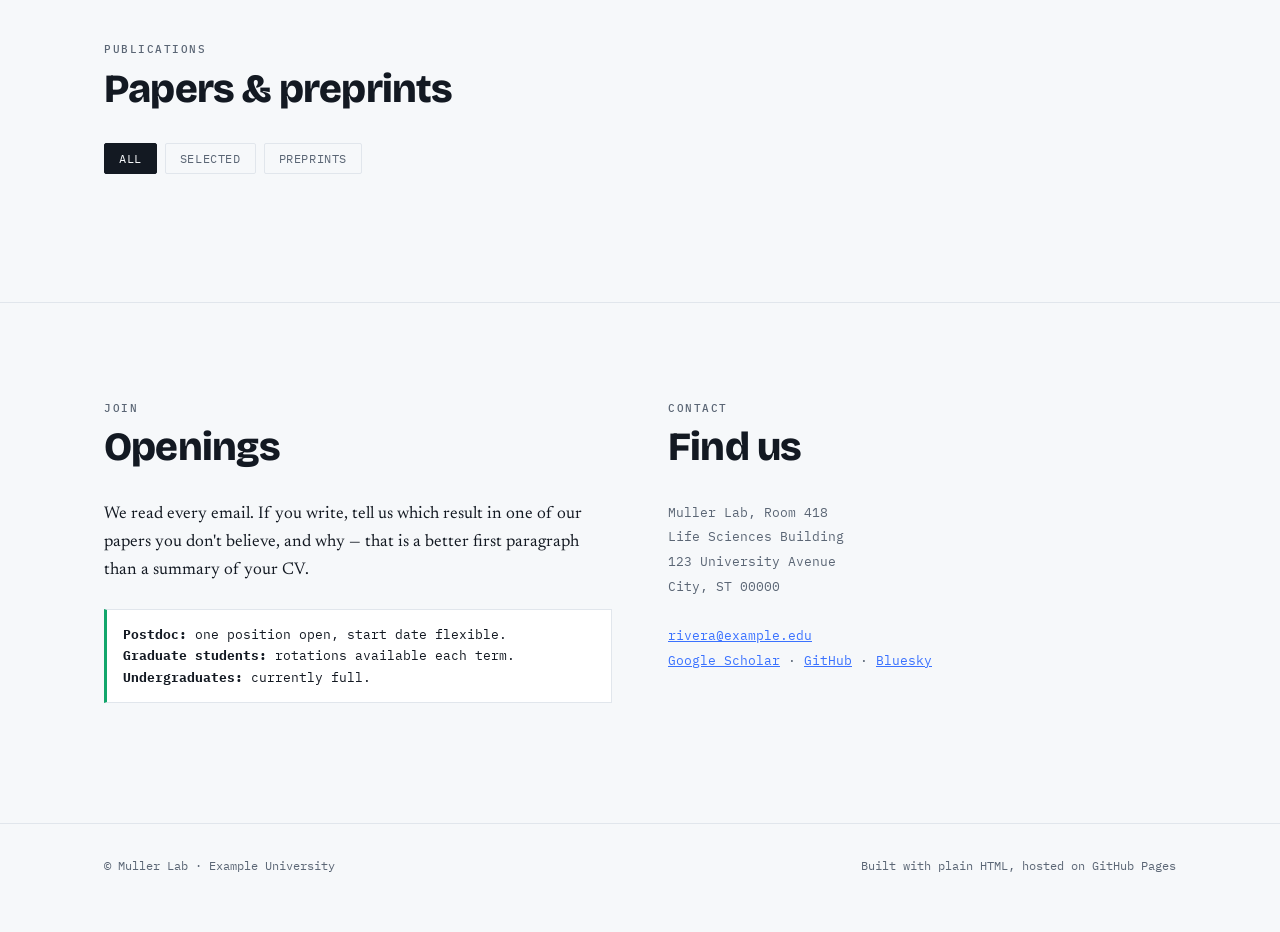
==== commit 648b5c0d: "Update index.html" ====
--- a/index.html
+++ b/index.html
@@ -199,7 +199,7 @@
 
 <header class="topbar">
   <div class="wrap">
-    <a class="brand" href="#top">Rivera Lab<span>.</span></a>
+    <a class="brand" href="#top">Muller Lab<span>.</span></a>
     <nav class="nav" aria-label="Main">
       <a href="#research">Research</a>
       <a href="#people">People</a>
@@ -293,7 +293,7 @@
         <p class="eyebrow">Contact</p>
         <h2 class="section-title">Find us</h2>
         <address class="addr">
-          Rivera Lab, Room 418<br>
+          Muller Lab, Room 418<br>
           Life Sciences Building<br>
           123 University Avenue<br>
           City, ST 00000<br><br>
@@ -310,7 +310,7 @@
 
 <footer>
   <div class="wrap">
-    <span>© <span id="year"></span> Rivera Lab · Example University</span>
+    <span>© <span id="year"></span> Muller Lab · Example University</span>
     <span>Built with plain HTML, hosted on GitHub Pages</span>
   </div>
 </footer>
@@ -323,10 +323,10 @@
 
 const PEOPLE = [
   {
-    name: "Ana Rivera",
+    name: "Ryan Muller",
     role: "Principal Investigator",
     photo: "",                       // e.g. "images/rivera.jpg" — leave "" for initials
-    blurb: "PhD Stanford. Postdoc EMBL. Runs the lab, still pipettes on Fridays.",
+    blurb: "PhD Berkeley. Postdoc MIT. Runs the lab, still pipettes on Fridays.",
     links: { Email: "mailto:rivera@example.edu", Scholar: "https://scholar.google.com/", CV: "cv.pdf" }
   },
   {
@@ -354,25 +354,25 @@
 
 const PUBLICATIONS = [
   {
-    year: 2025,
-    authors: "Oduya M, Chen W, <b>Rivera A</b>",
-    title: "Light-induced RNP condensation transiently represses translation of fate-determining mRNAs",
-    venue: "bioRxiv 2025.04.11.612345",
-    url: "https://www.biorxiv.org/",
+    year: 2026,
+    authors: "<b>Muller R</b>", "Myers T", "Valkov E", "Bartel D",
+    title: "The molecular determinants of PABPC-mediated deadenylation rate",
+    venue: "bioRxiv 2026.06.05.728831v1",
+    url: "https://www.biorxiv.org/content/10.64898/2026.06.05.728831v1",
     tags: ["preprint", "selected"]
   },
+ {
+    year: 2026,
+    authors: "<b>Muller R</b>", "Wang K", "Bartel D",
+    title: "The molecular determinants of PABPC-mediated deadenylation rate",
+    venue: "bioRxiv 2026.06.05.728833v1",
+    url: "https://www.biorxiv.org/content/10.64898/2026.06.05.728833v1",
+    tags: ["preprint", "selected"]
+  },
   {
     year: 2024,
-    authors: "Chen W, Nandakumar P, <b>Rivera A</b>",
-    title: "Ribosome profiling across the last progenitor division reveals a translational switch",
-    venue: "Nature Cell Biology 26:1120–1133",
-    url: "https://doi.org/10.1000/example",
-    tags: ["selected"]
-  },
-  {
-    year: 2024,
-    authors: "Nandakumar P, <b>Rivera A</b>",
-    title: "A low-cost mounting protocol for long-term light-sheet imaging of zebrafish embryos",
+    authors: "Nandakumar P, <b>Muller R</b>",
+    title: "Dissection of Poly(A)-binding protein (PABPC) cellular function using degron-mediated depletion with replacement",
     venue: "Journal of Visualized Experiments 203:e65432",
     url: "https://doi.org/10.1000/example",
     tags: []
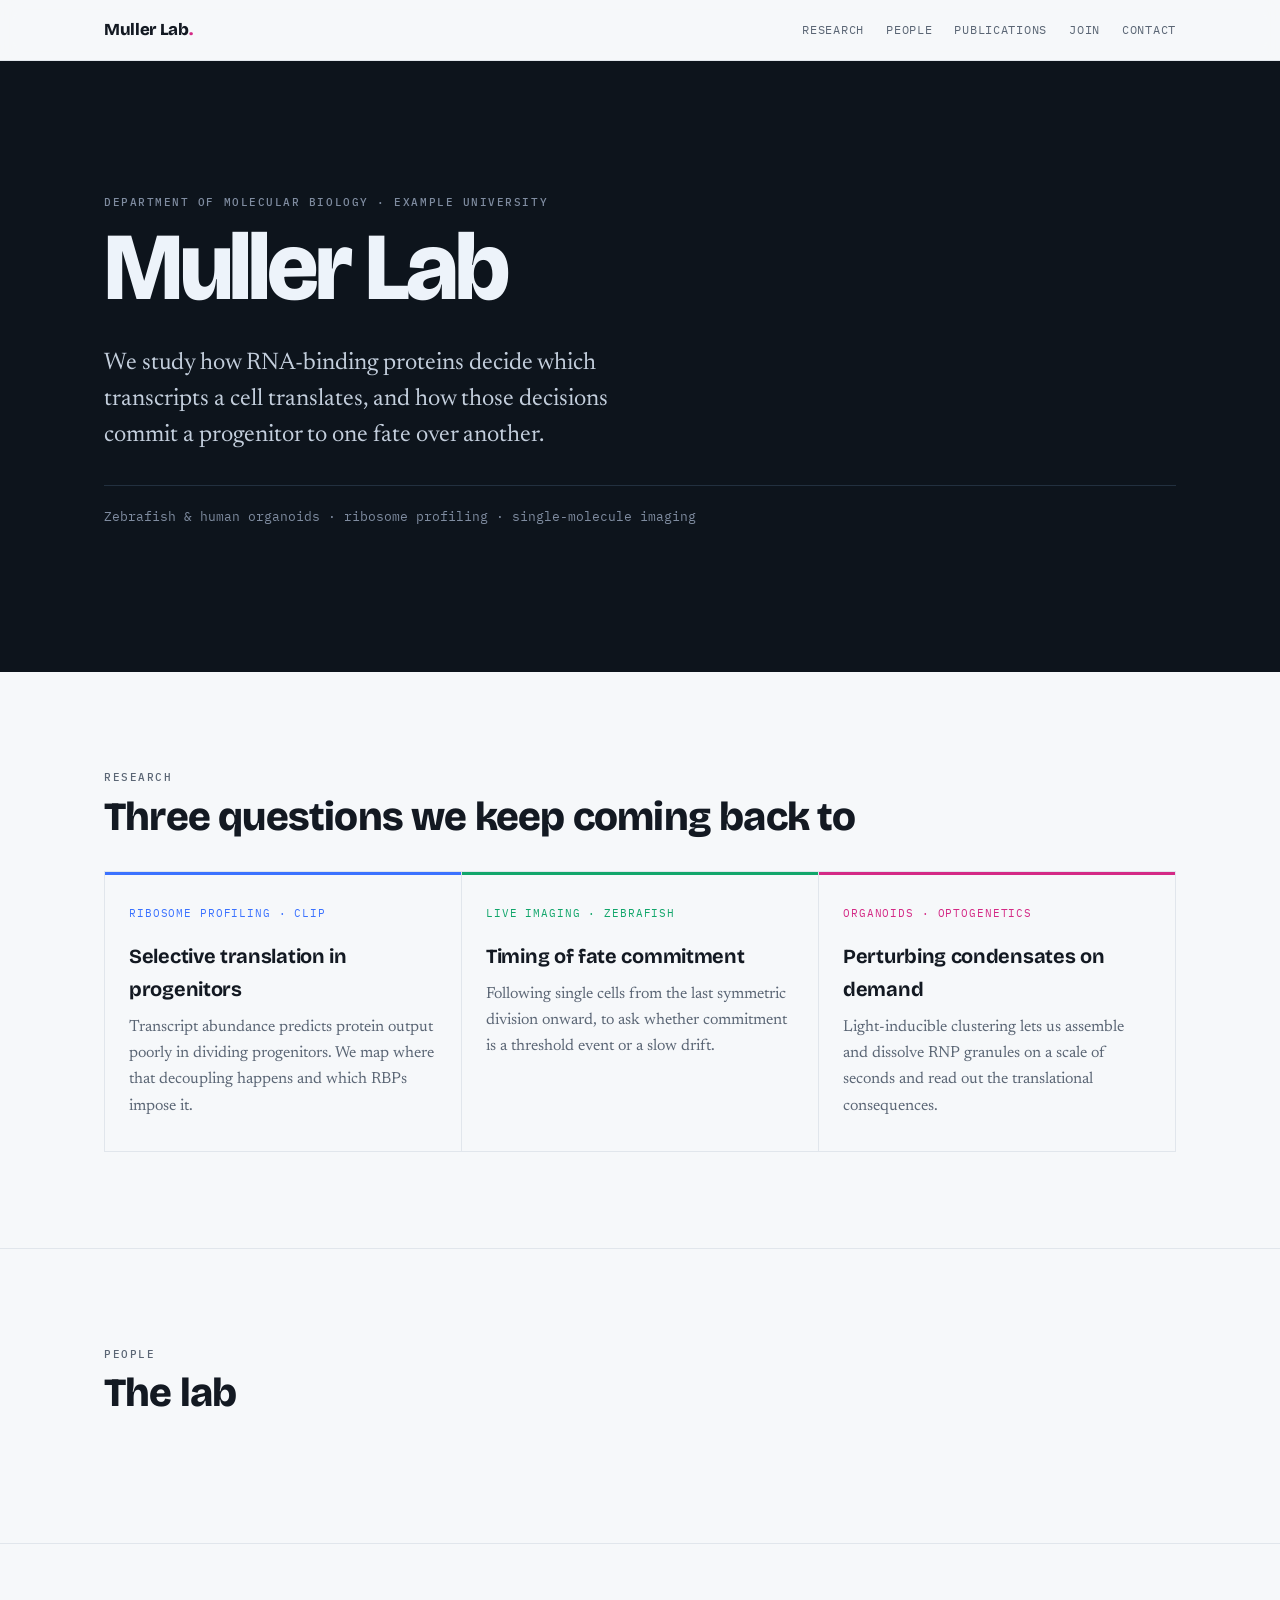
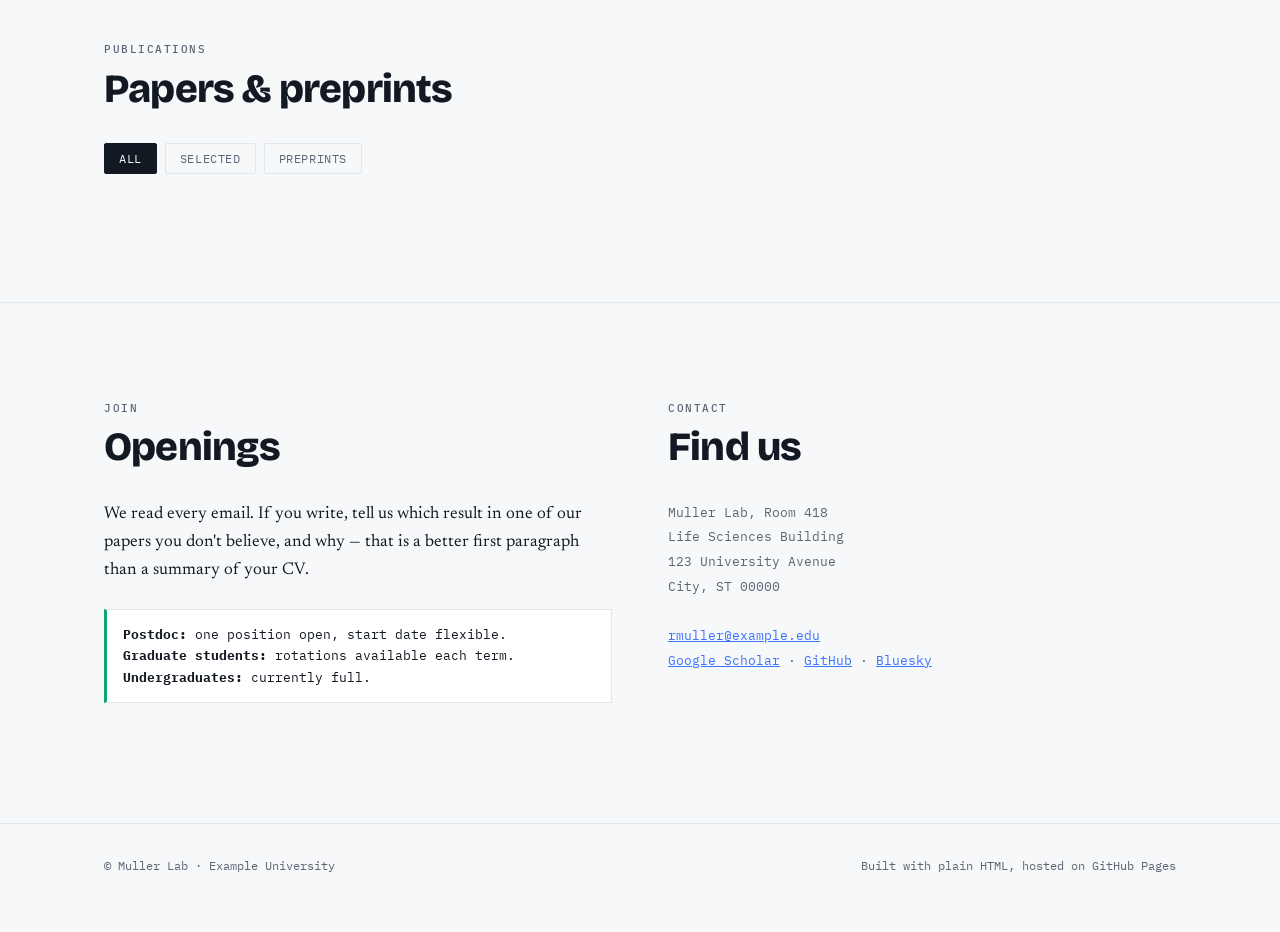
==== commit a0ad74dc: "Update index.html" ====
--- a/index.html
+++ b/index.html
@@ -297,7 +297,7 @@
           Life Sciences Building<br>
           123 University Avenue<br>
           City, ST 00000<br><br>
-          <a href="mailto:rivera@example.edu">rivera@example.edu</a><br>
+          <a href="mailto:rmuller@example.edu">rmuller@example.edu</a><br>
           <a href="https://scholar.google.com/">Google&nbsp;Scholar</a> ·
           <a href="https://github.com/">GitHub</a> ·
           <a href="https://bsky.app/">Bluesky</a>
@@ -327,7 +327,7 @@
     role: "Principal Investigator",
     photo: "",                       // e.g. "images/rivera.jpg" — leave "" for initials
     blurb: "PhD Berkeley. Postdoc MIT. Runs the lab, still pipettes on Fridays.",
-    links: { Email: "mailto:rivera@example.edu", Scholar: "https://scholar.google.com/", CV: "cv.pdf" }
+    links: { Email: "mailto:muller@example.edu", Scholar: "https://scholar.google.com/", CV: "cv.pdf" }
   },
   {
     name: "Marc Oduya",
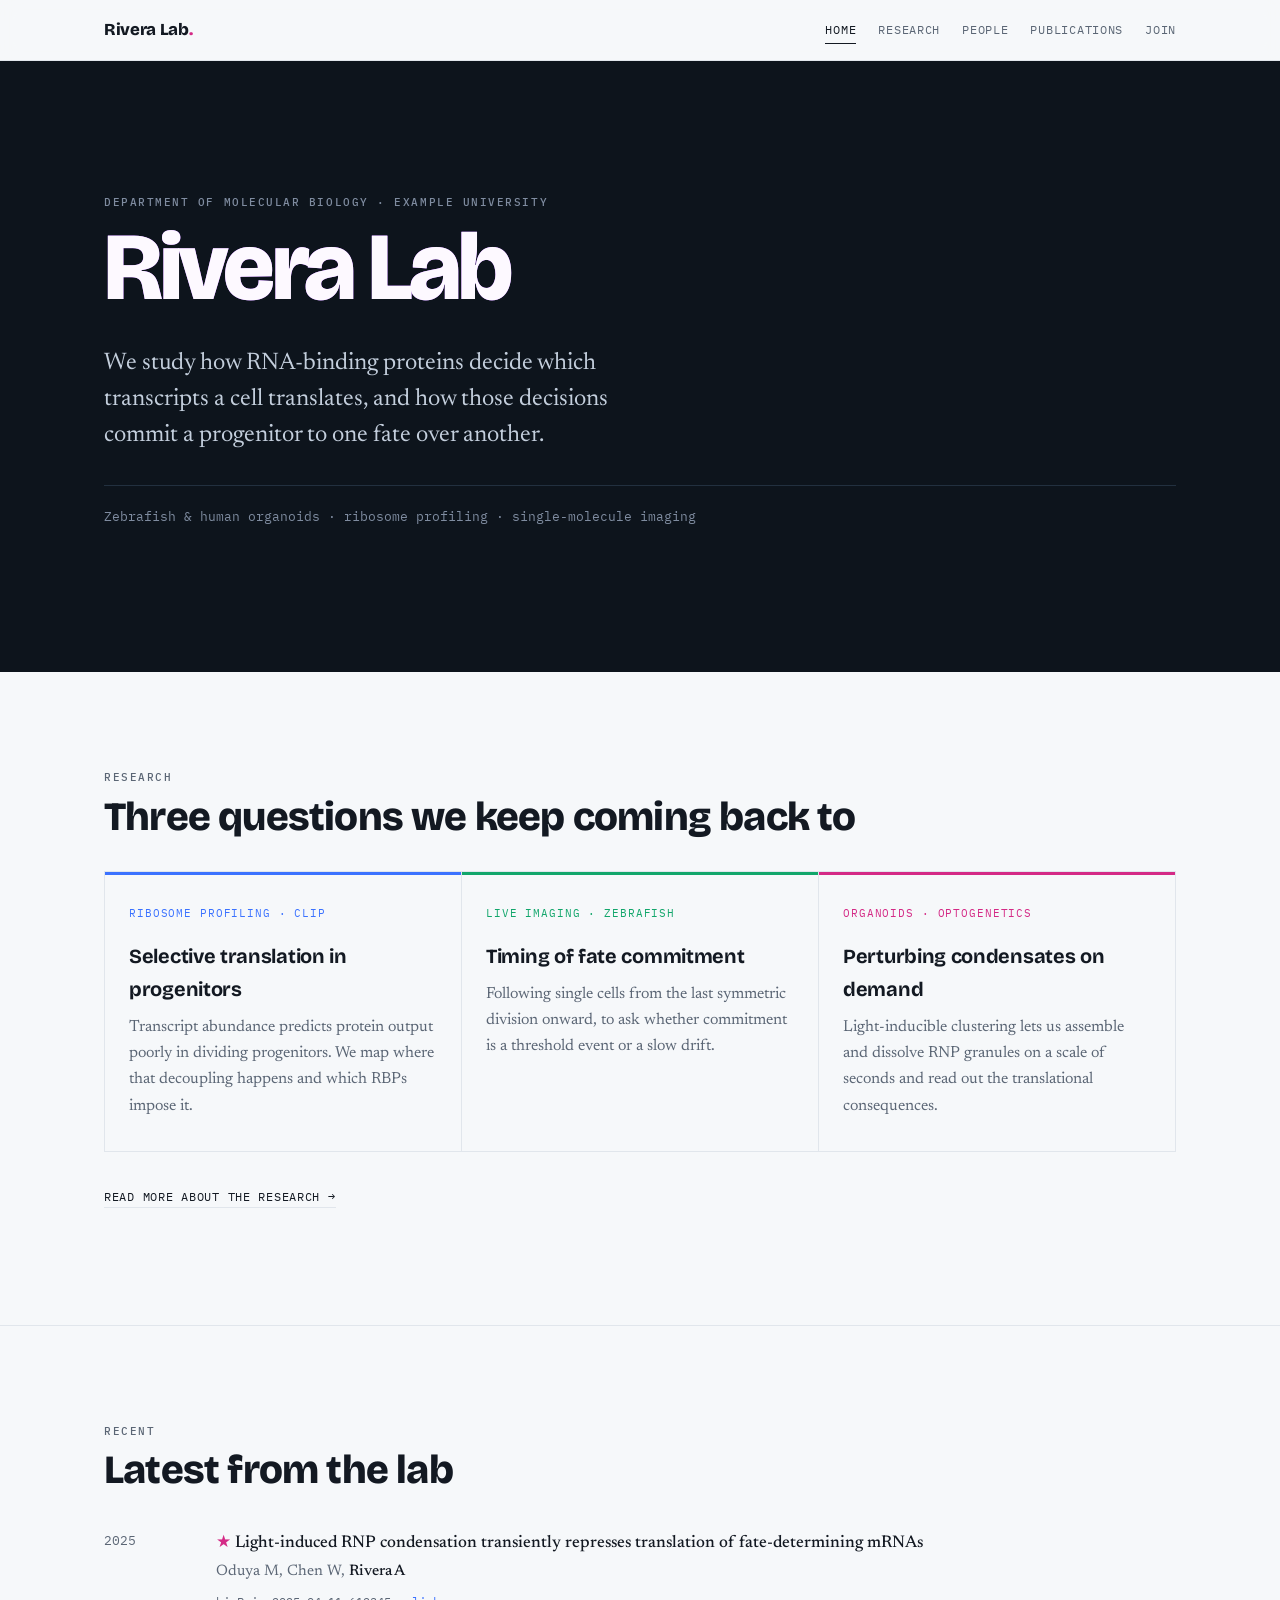
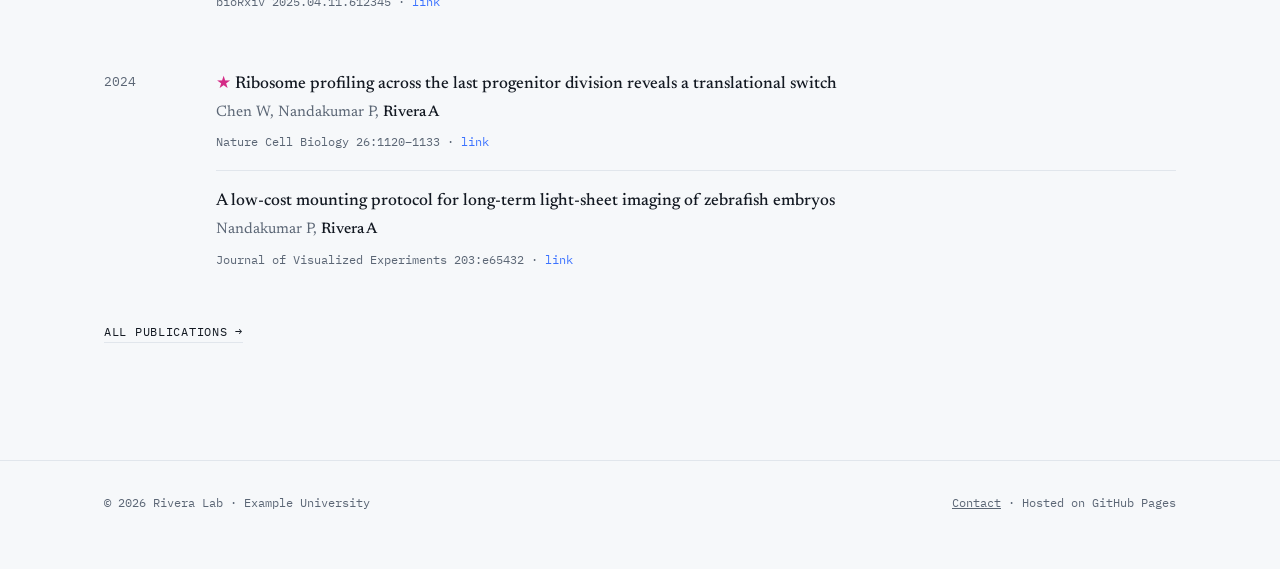
==== commit 692acbda: "Add files via upload" ====
--- a/index.html
+++ b/index.html
@@ -3,436 +3,85 @@
 <head>
 <meta charset="utf-8">
 <meta name="viewport" content="width=device-width, initial-scale=1">
-
-<!-- ============================================================
-     EDIT #1 — Browser tab title and search-engine description
-     ============================================================ -->
-<title>Muller Lab — RNA regulation in development</title>
-<meta name="description" content="The Muller Lab studies how RNA-binding proteins control cell fate decisions during vertebrate development.">
-
-<!-- Preview card when someone pastes your link into Slack/X/Bluesky.
-     The image path is relative to this file; put a 1200x630 px PNG at images/preview.png -->
-<meta property="og:title" content="Muller Lab">
+<title>Rivera Lab — RNA regulation in development</title>
+<meta name="description" content="The Rivera Lab studies how RNA-binding proteins control cell fate decisions during vertebrate development.">
+<meta property="og:title" content="Rivera Lab">
 <meta property="og:description" content="RNA regulation in development.">
 <meta property="og:image" content="images/preview.png">
 <meta property="og:type" content="website">
-
-<!-- Fonts. Delete these two lines if you want zero external dependencies;
-     the CSS below falls back to system fonts automatically. -->
 <link rel="preconnect" href="https://fonts.gstatic.com" crossorigin>
 <link href="https://fonts.googleapis.com/css2?family=Bricolage+Grotesque:opsz,wght@12..96,500;12..96,700;12..96,800&family=Newsreader:ital,opsz,wght@0,6..72,400;0,6..72,500;1,6..72,400&family=IBM+Plex+Mono:wght@400;500&display=swap" rel="stylesheet">
-
-<style>
-/* ============================================================
-   DESIGN TOKENS — change these to restyle the whole site
-   ============================================================ */
-:root{
-  --ink:        #131922;   /* main text */
-  --ink-soft:   #5B6675;   /* secondary text */
-  --paper:      #F6F8FA;   /* page background */
-  --panel:      #0D141C;   /* dark hero background */
-  --rule:       #E1E6EC;   /* hairlines */
-
-  /* Three "channels", borrowed from fluorescence imaging.
-     They colour-code the research areas throughout the page. */
-  --ch-blue:    #3B72FF;
-  --ch-green:   #12A66B;
-  --ch-magenta: #D42A86;
-
-  --display: "Bricolage Grotesque", "Helvetica Neue", Arial, sans-serif;
-  --body:    "Newsreader", Georgia, "Times New Roman", serif;
-  --mono:    "IBM Plex Mono", ui-monospace, "SF Mono", Menlo, monospace;
-
-  --wide: 1120px;
-}
-
-*,*::before,*::after{box-sizing:border-box}
-html{scroll-behavior:smooth; scroll-padding-top:72px}
-body{
-  margin:0; background:var(--paper); color:var(--ink);
-  font-family:var(--body); font-size:1.0625rem; line-height:1.65;
-  -webkit-font-smoothing:antialiased;
-}
-img{max-width:100%; display:block}
-a{color:inherit}
-
-.wrap{max-width:var(--wide); margin:0 auto; padding:0 24px}
-
-/* Small uppercase mono label used above section headings */
-.eyebrow{
-  font-family:var(--mono); font-size:.6875rem; font-weight:500;
-  letter-spacing:.14em; text-transform:uppercase; color:var(--ink-soft);
-  margin:0 0 .5rem;
-}
-
-h2.section-title{
-  font-family:var(--display); font-weight:800; font-size:clamp(1.75rem,4vw,2.5rem);
-  letter-spacing:-.02em; line-height:1.1; margin:0 0 2rem;
-}
-
-/* ---------- top bar ---------- */
-.topbar{
-  position:sticky; top:0; z-index:50;
-  background:rgba(246,248,250,.85); backdrop-filter:blur(10px);
-  border-bottom:1px solid var(--rule);
-}
-.topbar .wrap{display:flex; align-items:center; justify-content:space-between; height:60px; gap:16px}
-.brand{font-family:var(--display); font-weight:800; letter-spacing:-.02em; font-size:1.05rem; text-decoration:none}
-.brand span{color:var(--ch-magenta)}
-.nav{display:flex; gap:22px; flex-wrap:wrap}
-.nav a{
-  font-family:var(--mono); font-size:.75rem; letter-spacing:.06em; text-transform:uppercase;
-  text-decoration:none; color:var(--ink-soft); padding:4px 0; border-bottom:1px solid transparent;
-}
-.nav a:hover{color:var(--ink); border-bottom-color:var(--ch-magenta)}
-
-/* ---------- hero ---------- */
-.hero{background:var(--panel); color:#EAF0F7; padding:clamp(64px,11vw,132px) 0}
-.hero .wrap{max-width:var(--wide)}
-.hero .eyebrow{color:#7F8CA0}
-
-/* The signature element: the lab name printed as three offset colour
-   channels that slide into registration on load, the way you'd align
-   DAPI/FITC/TRITC into a merge. */
-.merge{
-  position:relative; display:inline-block;
-  font-family:var(--display); font-weight:800;
-  font-size:clamp(2.5rem,8.5vw,6rem); line-height:1.02; letter-spacing:-.035em;
-  margin:0; color:#EDF3FA; isolation:isolate;
-}
-.merge::before,.merge::after{
-  content:attr(data-text); position:absolute; left:0; top:0;
-  mix-blend-mode:screen; pointer-events:none;
-}
-.merge::before{color:var(--ch-blue);    animation:align-b 1.5s cubic-bezier(.16,.84,.24,1) both}
-.merge::after {color:var(--ch-magenta); animation:align-m 1.5s cubic-bezier(.16,.84,.24,1) both .08s}
-.merge{animation:align-g 1.5s cubic-bezier(.16,.84,.24,1) both .04s}
-@keyframes align-b{from{transform:translate(-.09em,-.05em); opacity:0} to{transform:none; opacity:1}}
-@keyframes align-m{from{transform:translate(.09em,.05em);   opacity:0} to{transform:none; opacity:1}}
-@keyframes align-g{from{color:var(--ch-green)} to{color:#EDF3FA}}
-
-.hero-lede{
-  font-size:clamp(1.125rem,2.2vw,1.5rem); line-height:1.5; color:#C3CEDC;
-  max-width:44ch; margin:1.75rem 0 0;
-}
-.hero-meta{
-  font-family:var(--mono); font-size:.8125rem; color:#7F8CA0;
-  margin-top:2rem; padding-top:1.25rem; border-top:1px solid #22303F;
-}
-
-/* ---------- generic section ---------- */
-section{padding:clamp(56px,8vw,96px) 0}
-section + section{border-top:1px solid var(--rule)}
-
-/* ---------- research ---------- */
-.areas{display:grid; grid-template-columns:repeat(auto-fit,minmax(260px,1fr)); gap:1px; background:var(--rule); border:1px solid var(--rule)}
-.area{background:var(--paper); padding:28px 24px 32px; position:relative; transition:background .2s}
-.area::before{content:""; position:absolute; left:0; top:0; height:3px; width:100%; background:var(--c)}
-.area:hover{background:#fff}
-.area h3{font-family:var(--display); font-weight:700; font-size:1.25rem; letter-spacing:-.015em; margin:.75rem 0 .5rem}
-.area .method{font-family:var(--mono); font-size:.6875rem; letter-spacing:.08em; text-transform:uppercase; color:var(--c)}
-.area p{margin:0; color:var(--ink-soft); font-size:1rem}
-
-/* ---------- people ---------- */
-.people{display:grid; grid-template-columns:repeat(auto-fill,minmax(210px,1fr)); gap:36px 28px}
-.person .avatar{
-  width:100%; aspect-ratio:1; border-radius:2px; object-fit:cover; background:#DDE3EA;
-  display:flex; align-items:center; justify-content:center;
-  font-family:var(--display); font-weight:700; font-size:2rem; color:#8A97A6;
-  filter:grayscale(.25);
-}
-.person h3{font-family:var(--display); font-weight:700; font-size:1.0625rem; margin:.9rem 0 .1rem; letter-spacing:-.01em}
-.person .role{font-family:var(--mono); font-size:.6875rem; letter-spacing:.07em; text-transform:uppercase; color:var(--ink-soft)}
-.person p{margin:.5rem 0 .4rem; font-size:.95rem; color:var(--ink-soft); line-height:1.5}
-.person .links a{font-family:var(--mono); font-size:.75rem; margin-right:10px; text-decoration:none; border-bottom:1px solid var(--rule)}
-.person .links a:hover{border-bottom-color:var(--ch-blue); color:var(--ch-blue)}
-
-/* ---------- publications ---------- */
-.pub-filters{display:flex; gap:8px; margin-bottom:2rem; flex-wrap:wrap}
-.pub-filters button{
-  font-family:var(--mono); font-size:.75rem; letter-spacing:.05em; text-transform:uppercase;
-  background:none; border:1px solid var(--rule); color:var(--ink-soft);
-  padding:7px 14px; cursor:pointer; border-radius:2px;
-}
-.pub-filters button[aria-pressed="true"]{background:var(--ink); color:var(--paper); border-color:var(--ink)}
-.year-block{display:grid; grid-template-columns:88px 1fr; gap:0 24px; align-items:start}
-.year-block + .year-block{margin-top:2.25rem}
-.year-block .yr{font-family:var(--mono); font-size:.8125rem; color:var(--ink-soft); padding-top:.35rem; position:sticky; top:76px}
-.pub{padding:.35rem 0 1.1rem}
-.pub + .pub{border-top:1px solid var(--rule); padding-top:1.1rem}
-.pub .t{font-weight:500; display:block}
-.pub .a{color:var(--ink-soft); font-size:.95rem}
-.pub .a b{color:var(--ink); font-weight:500}
-.pub .j{font-family:var(--mono); font-size:.75rem; color:var(--ink-soft); display:block; margin-top:.35rem}
-.pub .j a{color:var(--ch-blue); text-decoration:none}
-.pub .j a:hover{text-decoration:underline}
-.pub .star{color:var(--ch-magenta)}
-
-/* ---------- join / contact ---------- */
-.two-col{display:grid; grid-template-columns:1fr 1fr; gap:56px}
-.two-col p{max-width:56ch}
-.status{
-  font-family:var(--mono); font-size:.8125rem; border:1px solid var(--rule);
-  border-left:3px solid var(--ch-green); padding:14px 16px; background:#fff; margin:1.5rem 0;
-}
-.addr{font-style:normal; font-family:var(--mono); font-size:.8125rem; line-height:1.9; color:var(--ink-soft)}
-.addr a{color:var(--ch-blue)}
-
-footer{border-top:1px solid var(--rule); padding:32px 0 56px; font-family:var(--mono); font-size:.75rem; color:var(--ink-soft)}
-footer .wrap{display:flex; justify-content:space-between; gap:16px; flex-wrap:wrap}
-
-:focus-visible{outline:2px solid var(--ch-magenta); outline-offset:3px}
-
-@media (max-width:720px){
-  .two-col{grid-template-columns:1fr; gap:32px}
-  .year-block{grid-template-columns:1fr; gap:4px}
-  .year-block .yr{position:static}
-}
-@media (prefers-reduced-motion:reduce){
-  html{scroll-behavior:auto}
-  *,*::before,*::after{animation:none !important; transition:none !important}
-  .merge{color:#EDF3FA}
-}
-</style>
+<link rel="stylesheet" href="styles.css">
 </head>
 <body>
 
+<!-- ===== NAV — identical on all five pages except aria-current ===== -->
 <header class="topbar">
   <div class="wrap">
-    <a class="brand" href="#top">Muller Lab<span>.</span></a>
+    <a class="brand" href="index.html">Rivera Lab<span>.</span></a>
     <nav class="nav" aria-label="Main">
-      <a href="#research">Research</a>
-      <a href="#people">People</a>
-      <a href="#publications">Publications</a>
-      <a href="#join">Join</a>
-      <a href="#contact">Contact</a>
+      <a href="index.html" aria-current="page">Home</a>
+      <a href="research.html">Research</a>
+      <a href="people.html">People</a>
+      <a href="publications.html">Publications</a>
+      <a href="join.html">Join</a>
     </nav>
   </div>
 </header>
 
-<!-- ============================================================
-     EDIT #2 — Hero. The lab name is written once, in the <h1>.
-     A script at the bottom copies it into the colour channels.
-     ============================================================ -->
-<main id="top">
+<main>
 <div class="hero">
   <div class="wrap">
     <p class="eyebrow">Department of Molecular Biology · Example University</p>
-    <h1 class="merge">Muller Lab</h1>
+    <h1 class="merge">Rivera Lab</h1>
     <p class="hero-lede">We study how RNA-binding proteins decide which transcripts a cell translates, and how those decisions commit a progenitor to one fate over another.</p>
     <p class="hero-meta">Zebrafish &amp; human organoids · ribosome profiling · single-molecule imaging</p>
   </div>
 </div>
 
-<!-- ============================================================
-     EDIT #3 — Research areas. Add or remove an <article> block.
-     Change --c to any of the three channel colours.
-     ============================================================ -->
-<section id="research">
+<section>
   <div class="wrap">
     <p class="eyebrow">Research</p>
     <h2 class="section-title">Three questions we keep coming back to</h2>
     <div class="areas">
-
       <article class="area" style="--c:var(--ch-blue)">
         <span class="method">Ribosome profiling · CLIP</span>
         <h3>Selective translation in progenitors</h3>
         <p>Transcript abundance predicts protein output poorly in dividing progenitors. We map where that decoupling happens and which RBPs impose it.</p>
       </article>
-
       <article class="area" style="--c:var(--ch-green)">
         <span class="method">Live imaging · zebrafish</span>
         <h3>Timing of fate commitment</h3>
         <p>Following single cells from the last symmetric division onward, to ask whether commitment is a threshold event or a slow drift.</p>
       </article>
-
       <article class="area" style="--c:var(--ch-magenta)">
         <span class="method">Organoids · optogenetics</span>
         <h3>Perturbing condensates on demand</h3>
         <p>Light-inducible clustering lets us assemble and dissolve RNP granules on a scale of seconds and read out the translational consequences.</p>
       </article>
-
     </div>
+    <p style="margin-top:2rem"><a class="more" href="research.html">Read more about the research →</a></p>
   </div>
 </section>
 
-<section id="people">
+<section>
   <div class="wrap">
-    <p class="eyebrow">People</p>
-    <h2 class="section-title">The lab</h2>
-    <div class="people" id="people-grid"></div>
-  </div>
-</section>
-
-<section id="publications">
-  <div class="wrap">
-    <p class="eyebrow">Publications</p>
-    <h2 class="section-title">Papers &amp; preprints</h2>
-    <div class="pub-filters" id="pub-filters">
-      <button data-filter="all" aria-pressed="true">All</button>
-      <button data-filter="selected" aria-pressed="false">Selected</button>
-      <button data-filter="preprint" aria-pressed="false">Preprints</button>
-    </div>
-    <div id="pub-list"></div>
-  </div>
-</section>
-
-<!-- ============================================================
-     EDIT #4 — Join + contact. Plain HTML, edit the text directly.
-     ============================================================ -->
-<section id="join">
-  <div class="wrap">
-    <div class="two-col">
-      <div>
-        <p class="eyebrow">Join</p>
-        <h2 class="section-title">Openings</h2>
-        <p>We read every email. If you write, tell us which result in one of our papers you don't believe, and why — that is a better first paragraph than a summary of your CV.</p>
-        <div class="status"><strong>Postdoc:</strong> one position open, start date flexible.<br><strong>Graduate students:</strong> rotations available each term.<br><strong>Undergraduates:</strong> currently full.</div>
-      </div>
-      <div id="contact">
-        <p class="eyebrow">Contact</p>
-        <h2 class="section-title">Find us</h2>
-        <address class="addr">
-          Muller Lab, Room 418<br>
-          Life Sciences Building<br>
-          123 University Avenue<br>
-          City, ST 00000<br><br>
-          <a href="mailto:rmuller@example.edu">rmuller@example.edu</a><br>
-          <a href="https://scholar.google.com/">Google&nbsp;Scholar</a> ·
-          <a href="https://github.com/">GitHub</a> ·
-          <a href="https://bsky.app/">Bluesky</a>
-        </address>
-      </div>
-    </div>
+    <p class="eyebrow">Recent</p>
+    <h2 class="section-title">Latest from the lab</h2>
+    <!-- data-limit="3" shows only the three newest entries from site.js -->
+    <div id="pub-list" data-limit="3"></div>
+    <p style="margin-top:2rem"><a class="more" href="publications.html">All publications →</a></p>
   </div>
 </section>
 </main>
 
 <footer>
   <div class="wrap">
-    <span>© <span id="year"></span> Muller Lab · Example University</span>
-    <span>Built with plain HTML, hosted on GitHub Pages</span>
+    <span>© <span class="js-year"></span> Rivera Lab · Example University</span>
+    <span><a href="join.html">Contact</a> · Hosted on GitHub Pages</span>
   </div>
 </footer>
 
-<script>
-/* ============================================================
-   EDIT #5 — YOUR DATA. Everything below the two arrays is
-   machinery you can ignore. Keep the commas and quotes intact.
-   ============================================================ */
-
-const PEOPLE = [
-  {
-    name: "Ryan Muller",
-    role: "Principal Investigator",
-    photo: "",                       // e.g. "images/rivera.jpg" — leave "" for initials
-    blurb: "PhD Berkeley. Postdoc MIT. Runs the lab, still pipettes on Fridays.",
-    links: { Email: "mailto:muller@example.edu", Scholar: "https://scholar.google.com/", CV: "cv.pdf" }
-  },
-  {
-    name: "Marc Oduya",
-    role: "Postdoctoral Fellow",
-    photo: "",
-    blurb: "Single-molecule imaging of translation in live embryos.",
-    links: { Email: "mailto:oduya@example.edu", ORCID: "https://orcid.org/" }
-  },
-  {
-    name: "Wei Chen",
-    role: "Graduate Student",
-    photo: "",
-    blurb: "Optogenetic control of RNP granule assembly.",
-    links: { Email: "mailto:chen@example.edu" }
-  },
-  {
-    name: "Priya Nandakumar",
-    role: "Research Technician",
-    photo: "",
-    blurb: "Zebrafish facility, library prep, keeper of the freezer map.",
-    links: {}
-  }
-];
-
-const PUBLICATIONS = [
-  {
-    year: 2026,
-    authors: "<b>Muller R</b>", "Myers T", "Valkov E", "Bartel D",
-    title: "The molecular determinants of PABPC-mediated deadenylation rate",
-    venue: "bioRxiv 2026.06.05.728831v1",
-    url: "https://www.biorxiv.org/content/10.64898/2026.06.05.728831v1",
-    tags: ["preprint", "selected"]
-  },
- {
-    year: 2026,
-    authors: "<b>Muller R</b>", "Wang K", "Bartel D",
-    title: "The molecular determinants of PABPC-mediated deadenylation rate",
-    venue: "bioRxiv 2026.06.05.728833v1",
-    url: "https://www.biorxiv.org/content/10.64898/2026.06.05.728833v1",
-    tags: ["preprint", "selected"]
-  },
-  {
-    year: 2024,
-    authors: "Nandakumar P, <b>Muller R</b>",
-    title: "Dissection of Poly(A)-binding protein (PABPC) cellular function using degron-mediated depletion with replacement",
-    venue: "Journal of Visualized Experiments 203:e65432",
-    url: "https://doi.org/10.1000/example",
-    tags: []
-  },
-  {
-    year: 2022,
-    authors: "<b>Rivera A</b>, Ito K, Feldman B",
-    title: "Sequence determinants of RBP occupancy in the vertebrate 3' UTR",
-    venue: "Molecular Cell 82:2201–2215",
-    url: "https://doi.org/10.1000/example",
-    tags: ["selected"]
-  }
-];
-
-/* ---------- machinery below ---------- */
-
-// Copy the lab name into the colour-channel layers.
-const h1 = document.querySelector(".merge");
-if (h1) h1.dataset.text = h1.textContent.trim();
-
-document.getElementById("year").textContent = new Date().getFullYear();
-
-// People
-const initials = n => n.split(/\s+/).map(w => w[0]).slice(0, 2).join("");
-document.getElementById("people-grid").innerHTML = PEOPLE.map(p => `
-  <div class="person">
-    ${p.photo
-      ? `<img class="avatar" src="${p.photo}" alt="${p.name}">`
-      : `<div class="avatar" role="img" aria-label="${p.name}">${initials(p.name)}</div>`}
-    <h3>${p.name}</h3>
-    <div class="role">${p.role}</div>
-    <p>${p.blurb || ""}</p>
-    <div class="links">${Object.entries(p.links || {})
-      .map(([label, href]) => `<a href="${href}">${label}</a>`).join("")}</div>
-  </div>`).join("");
-
-// Publications
-function renderPubs(filter) {
-  const shown = PUBLICATIONS.filter(p => filter === "all" || (p.tags || []).includes(filter));
-  const years = [...new Set(shown.map(p => p.year))].sort((a, b) => b - a);
-  document.getElementById("pub-list").innerHTML = years.map(y => `
-    <div class="year-block">
-      <div class="yr">${y}</div>
-      <div>${shown.filter(p => p.year === y).map(p => `
-        <div class="pub">
-          <span class="t">${(p.tags || []).includes("selected") ? '<span class="star" title="Selected">★</span> ' : ""}${p.title}</span>
-          <span class="a">${p.authors}</span>
-          <span class="j">${p.venue}${p.url ? ` · <a href="${p.url}">link</a>` : ""}</span>
-        </div>`).join("")}
-      </div>
-    </div>`).join("") || `<p class="a">Nothing here yet.</p>`;
-}
-renderPubs("all");
-
-document.getElementById("pub-filters").addEventListener("click", e => {
-  const btn = e.target.closest("button");
-  if (!btn) return;
-  [...e.currentTarget.children].forEach(b => b.setAttribute("aria-pressed", b === btn));
-  renderPubs(btn.dataset.filter);
-});
-</script>
+<script src="site.js"></script>
 </body>
 </html>
--- a/styles.css
+++ b/styles.css
@@ -0,0 +1,193 @@
+/* ============================================================
+   Shared stylesheet — every page links to this one file.
+   Change a colour here and it changes everywhere.
+   ============================================================ */
+:root{
+  --ink:        #131922;
+  --ink-soft:   #5B6675;
+  --paper:      #F6F8FA;
+  --panel:      #0D141C;
+  --rule:       #E1E6EC;
+
+  /* Three "channels", borrowed from fluorescence imaging.
+     They colour-code the research areas across the site. */
+  --ch-blue:    #3B72FF;
+  --ch-green:   #12A66B;
+  --ch-magenta: #D42A86;
+
+  --display: "Bricolage Grotesque", "Helvetica Neue", Arial, sans-serif;
+  --body:    "Newsreader", Georgia, "Times New Roman", serif;
+  --mono:    "IBM Plex Mono", ui-monospace, "SF Mono", Menlo, monospace;
+
+  --wide: 1120px;
+}
+
+*,*::before,*::after{box-sizing:border-box}
+html{scroll-behavior:smooth; scroll-padding-top:72px}
+body{
+  margin:0; background:var(--paper); color:var(--ink);
+  font-family:var(--body); font-size:1.0625rem; line-height:1.65;
+  -webkit-font-smoothing:antialiased;
+}
+img{max-width:100%; display:block}
+a{color:inherit}
+.wrap{max-width:var(--wide); margin:0 auto; padding:0 24px}
+
+.eyebrow{
+  font-family:var(--mono); font-size:.6875rem; font-weight:500;
+  letter-spacing:.14em; text-transform:uppercase; color:var(--ink-soft);
+  margin:0 0 .5rem;
+}
+h2.section-title{
+  font-family:var(--display); font-weight:800; font-size:clamp(1.75rem,4vw,2.5rem);
+  letter-spacing:-.02em; line-height:1.1; margin:0 0 2rem;
+}
+
+/* ---------- top bar (identical markup on every page) ---------- */
+.topbar{
+  position:sticky; top:0; z-index:50;
+  background:rgba(246,248,250,.85); backdrop-filter:blur(10px);
+  border-bottom:1px solid var(--rule);
+}
+.topbar .wrap{display:flex; align-items:center; justify-content:space-between; height:60px; gap:16px}
+.brand{font-family:var(--display); font-weight:800; letter-spacing:-.02em; font-size:1.05rem; text-decoration:none}
+.brand span{color:var(--ch-magenta)}
+.nav{display:flex; gap:22px; flex-wrap:wrap}
+.nav a{
+  font-family:var(--mono); font-size:.75rem; letter-spacing:.06em; text-transform:uppercase;
+  text-decoration:none; color:var(--ink-soft); padding:4px 0; border-bottom:1px solid transparent;
+}
+.nav a:hover{color:var(--ink); border-bottom-color:var(--ch-magenta)}
+/* The tab you are currently on. Set aria-current="page" in the HTML. */
+.nav a[aria-current="page"]{color:var(--ink); border-bottom-color:var(--ink)}
+
+/* ---------- home hero ---------- */
+.hero{background:var(--panel); color:#EAF0F7; padding:clamp(64px,11vw,132px) 0}
+.hero .eyebrow{color:#7F8CA0}
+.merge{
+  position:relative; display:inline-block;
+  font-family:var(--display); font-weight:800;
+  font-size:clamp(2.5rem,8.5vw,6rem); line-height:1.02; letter-spacing:-.035em;
+  margin:0; color:#EDF3FA; isolation:isolate;
+}
+.merge::before,.merge::after{
+  content:attr(data-text); position:absolute; left:0; top:0;
+  mix-blend-mode:screen; pointer-events:none;
+}
+.merge::before{color:var(--ch-blue);    animation:align-b 1.5s cubic-bezier(.16,.84,.24,1) both}
+.merge::after {color:var(--ch-magenta); animation:align-m 1.5s cubic-bezier(.16,.84,.24,1) both .08s}
+.merge{animation:align-g 1.5s cubic-bezier(.16,.84,.24,1) both .04s}
+@keyframes align-b{from{transform:translate(-.09em,-.05em); opacity:0} to{transform:none; opacity:1}}
+@keyframes align-m{from{transform:translate(.09em,.05em);   opacity:0} to{transform:none; opacity:1}}
+@keyframes align-g{from{color:var(--ch-green)} to{color:#EDF3FA}}
+
+.hero-lede{
+  font-size:clamp(1.125rem,2.2vw,1.5rem); line-height:1.5; color:#C3CEDC;
+  max-width:44ch; margin:1.75rem 0 0;
+}
+.hero-meta{
+  font-family:var(--mono); font-size:.8125rem; color:#7F8CA0;
+  margin-top:2rem; padding-top:1.25rem; border-top:1px solid #22303F;
+}
+
+/* ---------- interior page header (smaller than the home hero) ---------- */
+.page-head{background:var(--panel); color:#EAF0F7; padding:clamp(40px,7vw,72px) 0}
+.page-head .eyebrow{color:#7F8CA0}
+.page-head h1{
+  font-family:var(--display); font-weight:800; letter-spacing:-.025em; line-height:1.05;
+  font-size:clamp(2rem,5.5vw,3.5rem); margin:0;
+}
+.page-head p{color:#C3CEDC; max-width:52ch; margin:1rem 0 0}
+
+/* ---------- sections ---------- */
+section{padding:clamp(56px,8vw,96px) 0}
+section + section{border-top:1px solid var(--rule)}
+
+/* ---------- research areas ---------- */
+.areas{display:grid; grid-template-columns:repeat(auto-fit,minmax(260px,1fr)); gap:1px; background:var(--rule); border:1px solid var(--rule)}
+.area{background:var(--paper); padding:28px 24px 32px; position:relative; transition:background .2s}
+.area::before{content:""; position:absolute; left:0; top:0; height:3px; width:100%; background:var(--c)}
+.area:hover{background:#fff}
+.area h3{font-family:var(--display); font-weight:700; font-size:1.25rem; letter-spacing:-.015em; margin:.75rem 0 .5rem}
+.area .method{font-family:var(--mono); font-size:.6875rem; letter-spacing:.08em; text-transform:uppercase; color:var(--c)}
+.area p{margin:0; color:var(--ink-soft); font-size:1rem}
+
+/* Long-form research entry, used on research.html */
+.detail{display:grid; grid-template-columns:200px 1fr; gap:32px; padding:40px 0; border-top:1px solid var(--rule)}
+.detail:first-of-type{border-top:none; padding-top:0}
+.detail .tag{font-family:var(--mono); font-size:.75rem; letter-spacing:.08em; text-transform:uppercase; color:var(--c); border-left:3px solid var(--c); padding-left:12px}
+.detail h2{font-family:var(--display); font-weight:700; font-size:1.5rem; letter-spacing:-.015em; margin:0 0 .75rem}
+.detail p{margin:0 0 1rem; max-width:62ch}
+.detail p:last-child{margin-bottom:0}
+
+/* ---------- people ---------- */
+.people{display:grid; grid-template-columns:repeat(auto-fill,minmax(210px,1fr)); gap:36px 28px}
+.person .avatar{
+  width:100%; aspect-ratio:1; border-radius:2px; object-fit:cover; background:#DDE3EA;
+  display:flex; align-items:center; justify-content:center;
+  font-family:var(--display); font-weight:700; font-size:2rem; color:#8A97A6;
+  filter:grayscale(.25);
+}
+.person h3{font-family:var(--display); font-weight:700; font-size:1.0625rem; margin:.9rem 0 .1rem; letter-spacing:-.01em}
+.person .role{font-family:var(--mono); font-size:.6875rem; letter-spacing:.07em; text-transform:uppercase; color:var(--ink-soft)}
+.person p{margin:.5rem 0 .4rem; font-size:.95rem; color:var(--ink-soft); line-height:1.5}
+.person .links a{font-family:var(--mono); font-size:.75rem; margin-right:10px; text-decoration:none; border-bottom:1px solid var(--rule)}
+.person .links a:hover{border-bottom-color:var(--ch-blue); color:var(--ch-blue)}
+
+.alumni{font-size:.95rem; color:var(--ink-soft); columns:2; column-gap:48px; max-width:760px}
+.alumni li{margin-bottom:.5rem; break-inside:avoid}
+
+/* ---------- publications ---------- */
+.pub-filters{display:flex; gap:8px; margin-bottom:2rem; flex-wrap:wrap}
+.pub-filters button{
+  font-family:var(--mono); font-size:.75rem; letter-spacing:.05em; text-transform:uppercase;
+  background:none; border:1px solid var(--rule); color:var(--ink-soft);
+  padding:7px 14px; cursor:pointer; border-radius:2px;
+}
+.pub-filters button[aria-pressed="true"]{background:var(--ink); color:var(--paper); border-color:var(--ink)}
+.year-block{display:grid; grid-template-columns:88px 1fr; gap:0 24px; align-items:start}
+.year-block + .year-block{margin-top:2.25rem}
+.year-block .yr{font-family:var(--mono); font-size:.8125rem; color:var(--ink-soft); padding-top:.35rem; position:sticky; top:76px}
+.pub{padding:.35rem 0 1.1rem}
+.pub + .pub{border-top:1px solid var(--rule); padding-top:1.1rem}
+.pub .t{font-weight:500; display:block}
+.pub .a{color:var(--ink-soft); font-size:.95rem}
+.pub .a b{color:var(--ink); font-weight:500}
+.pub .j{font-family:var(--mono); font-size:.75rem; color:var(--ink-soft); display:block; margin-top:.35rem}
+.pub .j a{color:var(--ch-blue); text-decoration:none}
+.pub .j a:hover{text-decoration:underline}
+.pub .star{color:var(--ch-magenta)}
+
+/* ---------- misc ---------- */
+.two-col{display:grid; grid-template-columns:1fr 1fr; gap:56px}
+.two-col p{max-width:56ch}
+.status{
+  font-family:var(--mono); font-size:.8125rem; border:1px solid var(--rule);
+  border-left:3px solid var(--ch-green); padding:14px 16px; background:#fff; margin:1.5rem 0;
+}
+.addr{font-style:normal; font-family:var(--mono); font-size:.8125rem; line-height:1.9; color:var(--ink-soft)}
+.addr a{color:var(--ch-blue)}
+.more{
+  font-family:var(--mono); font-size:.75rem; letter-spacing:.06em; text-transform:uppercase;
+  text-decoration:none; border-bottom:1px solid var(--rule); padding-bottom:3px;
+}
+.more:hover{border-bottom-color:var(--ch-magenta); color:var(--ch-magenta)}
+
+footer{border-top:1px solid var(--rule); padding:32px 0 56px; font-family:var(--mono); font-size:.75rem; color:var(--ink-soft)}
+footer .wrap{display:flex; justify-content:space-between; gap:16px; flex-wrap:wrap}
+footer a{color:inherit}
+
+:focus-visible{outline:2px solid var(--ch-magenta); outline-offset:3px}
+
+@media (max-width:720px){
+  .two-col{grid-template-columns:1fr; gap:32px}
+  .detail{grid-template-columns:1fr; gap:12px}
+  .year-block{grid-template-columns:1fr; gap:4px}
+  .year-block .yr{position:static}
+  .alumni{columns:1}
+}
+@media (prefers-reduced-motion:reduce){
+  html{scroll-behavior:auto}
+  *,*::before,*::after{animation:none !important; transition:none !important}
+  .merge{color:#EDF3FA}
+}
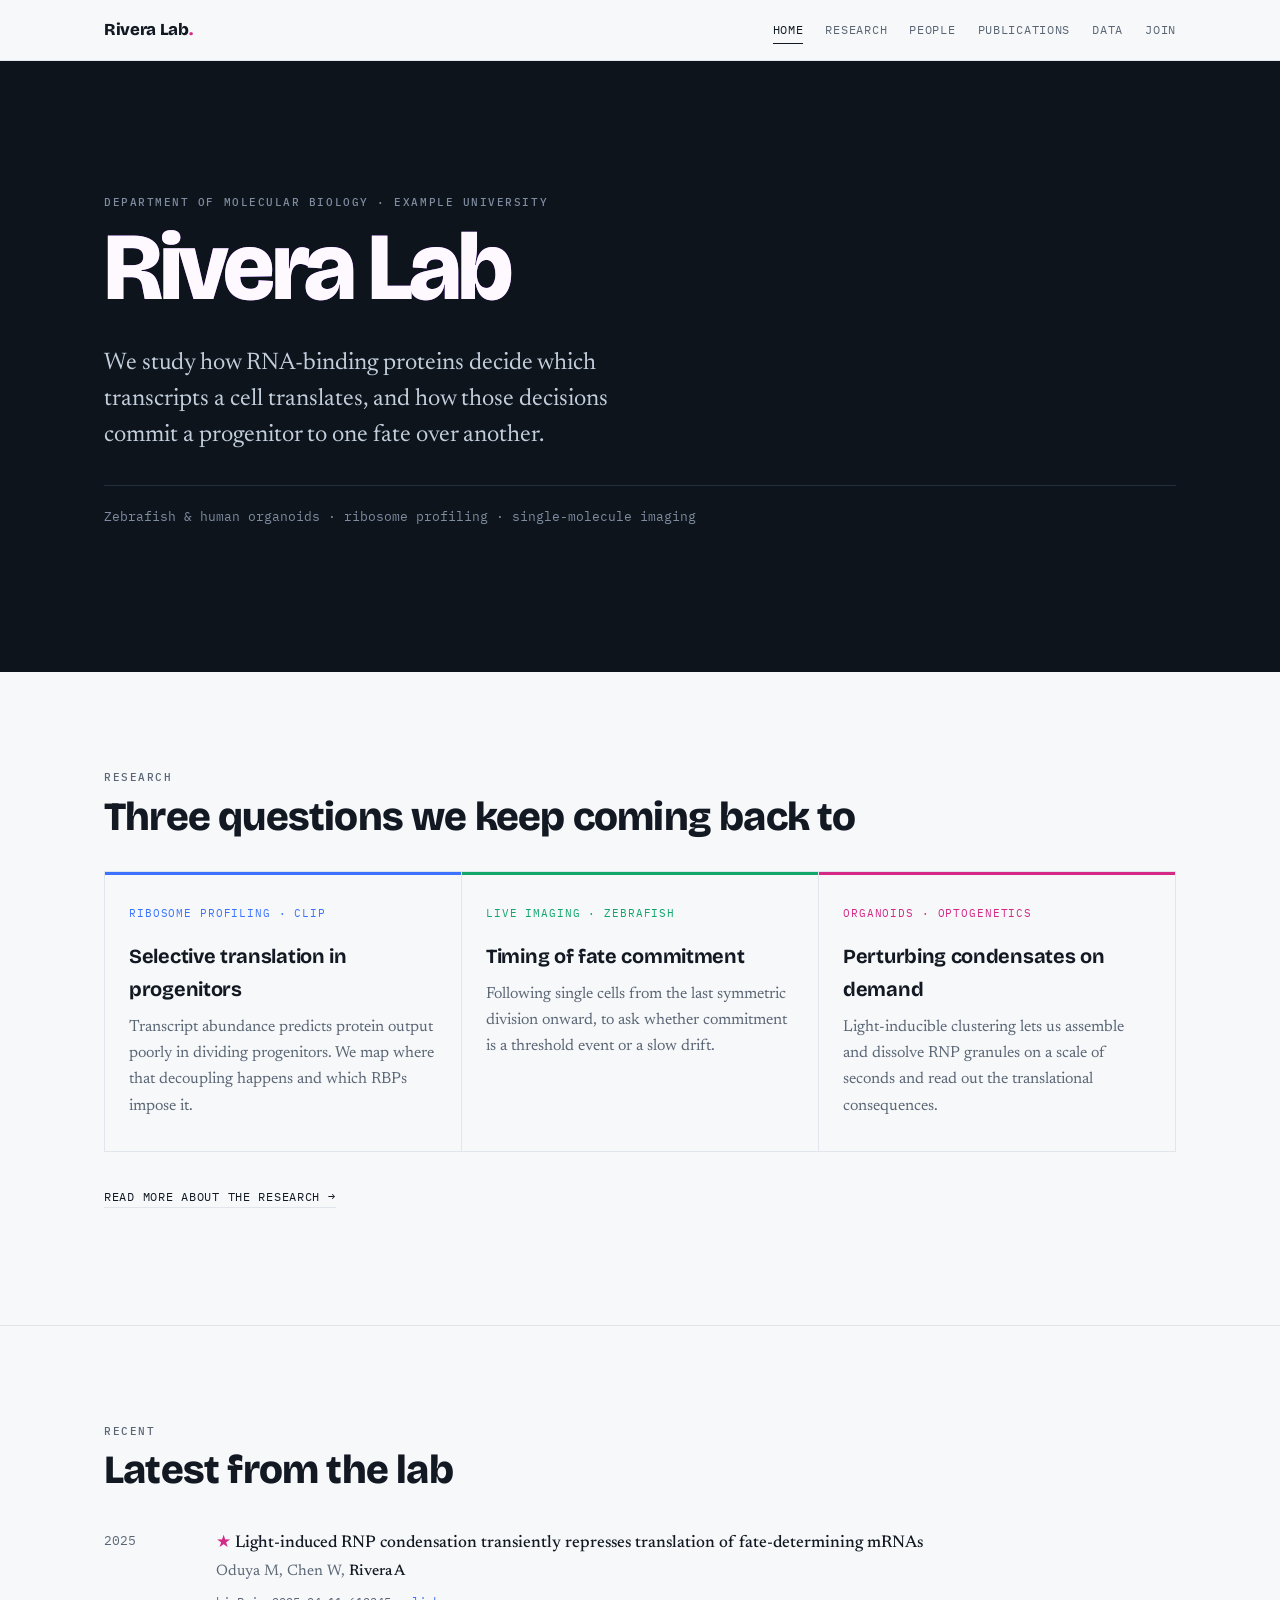
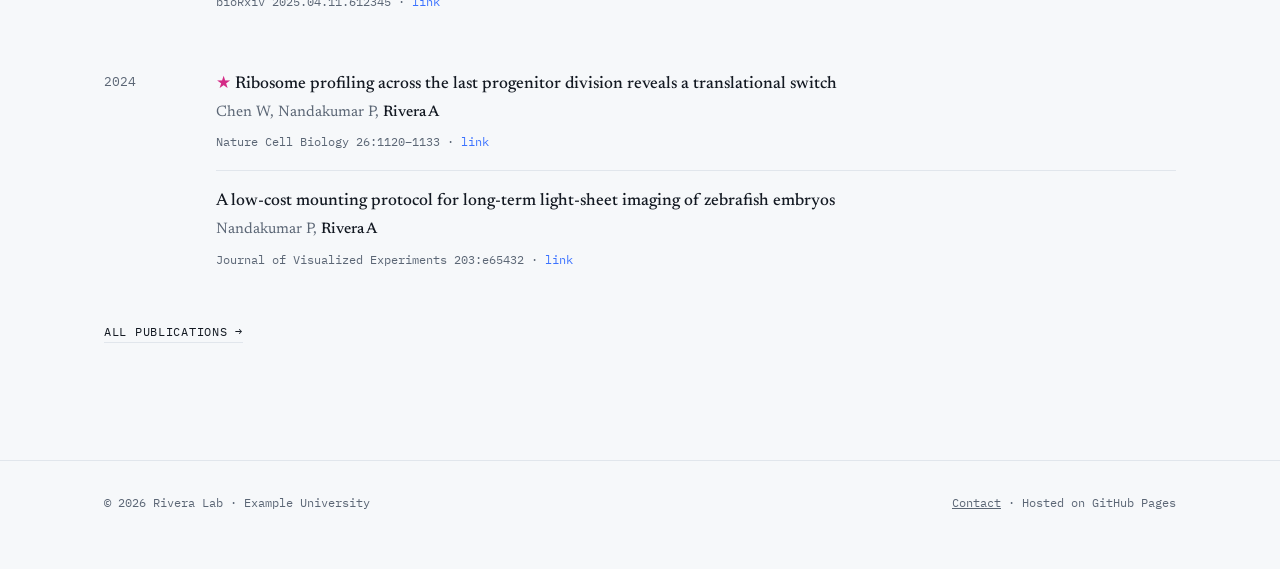
==== commit 591fcdc0: "Add files via upload" ====
--- a/index.html
+++ b/index.html
@@ -24,6 +24,7 @@
       <a href="research.html">Research</a>
       <a href="people.html">People</a>
       <a href="publications.html">Publications</a>
+      <a href="explore.html">Data</a>
       <a href="join.html">Join</a>
     </nav>
   </div>
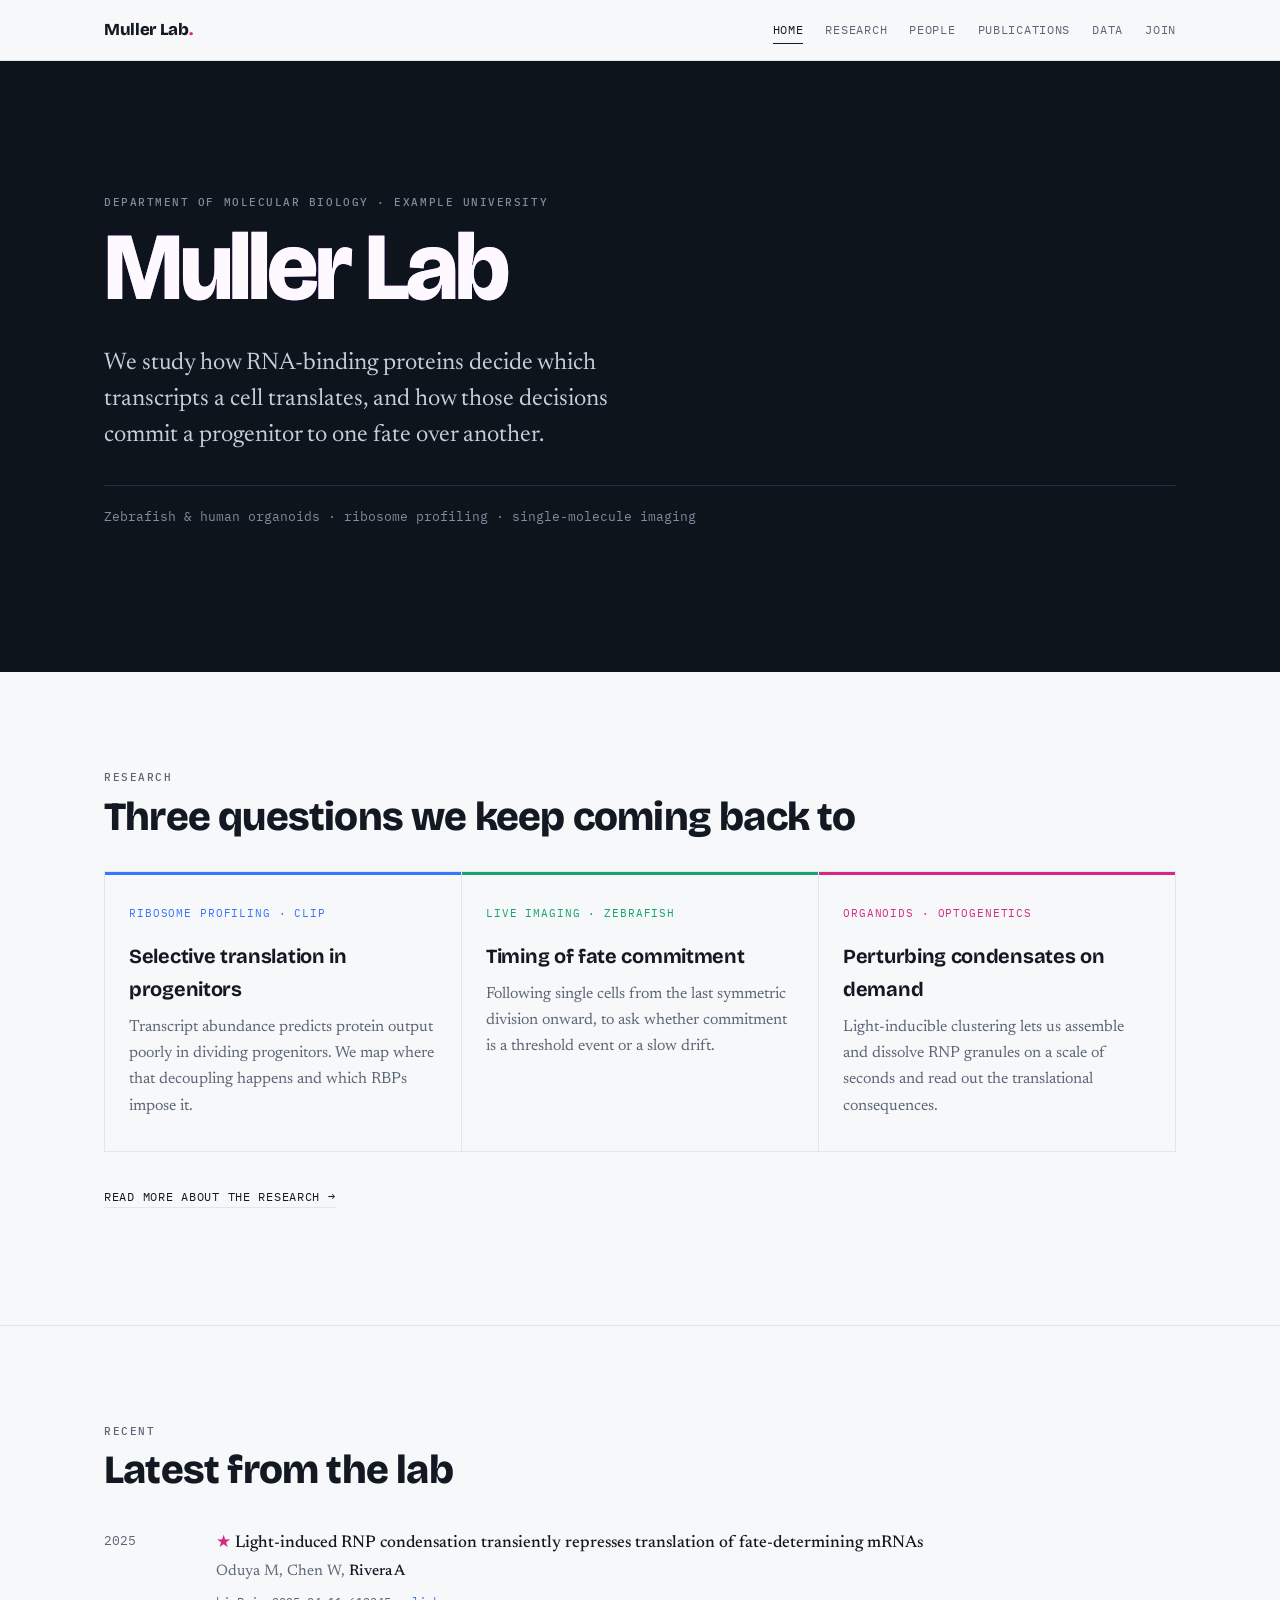
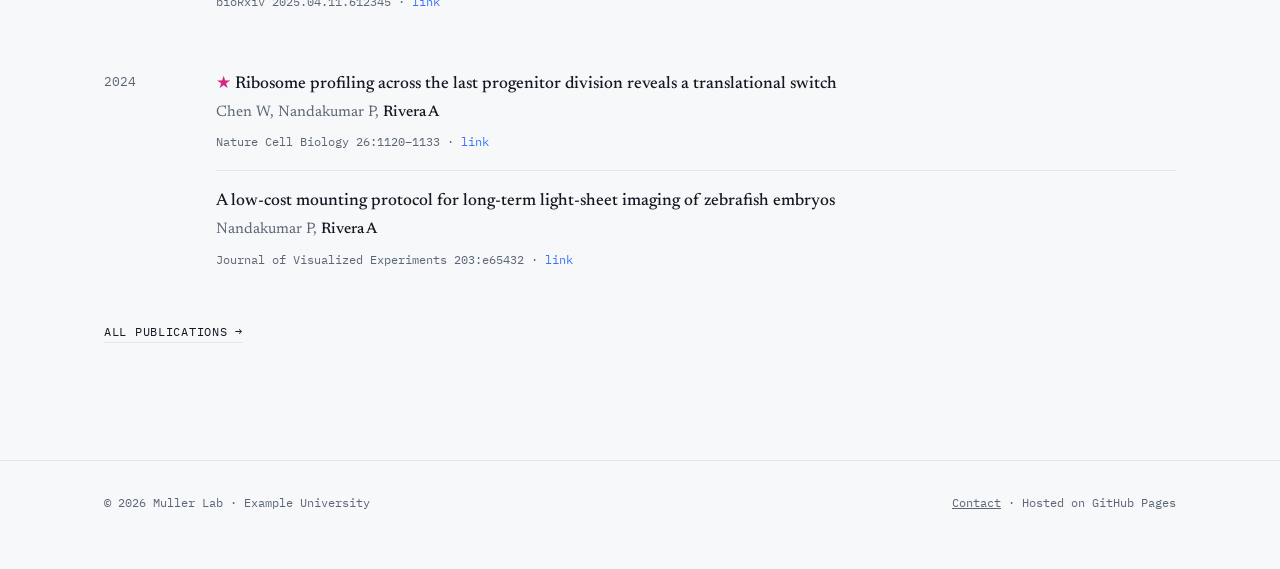
==== commit 2e7f63e7: "Update index.html" ====
--- a/index.html
+++ b/index.html
@@ -3,9 +3,9 @@
 <head>
 <meta charset="utf-8">
 <meta name="viewport" content="width=device-width, initial-scale=1">
-<title>Rivera Lab — RNA regulation in development</title>
-<meta name="description" content="The Rivera Lab studies how RNA-binding proteins control cell fate decisions during vertebrate development.">
-<meta property="og:title" content="Rivera Lab">
+<title>Muller Lab — RNA regulation in development</title>
+<meta name="description" content="The Muller Lab studies how RNA-binding proteins control cell fate decisions during vertebrate development.">
+<meta property="og:title" content="Muller Lab">
 <meta property="og:description" content="RNA regulation in development.">
 <meta property="og:image" content="images/preview.png">
 <meta property="og:type" content="website">
@@ -18,7 +18,7 @@
 <!-- ===== NAV — identical on all five pages except aria-current ===== -->
 <header class="topbar">
   <div class="wrap">
-    <a class="brand" href="index.html">Rivera Lab<span>.</span></a>
+    <a class="brand" href="index.html">Muller Lab<span>.</span></a>
     <nav class="nav" aria-label="Main">
       <a href="index.html" aria-current="page">Home</a>
       <a href="research.html">Research</a>
@@ -34,7 +34,7 @@
 <div class="hero">
   <div class="wrap">
     <p class="eyebrow">Department of Molecular Biology · Example University</p>
-    <h1 class="merge">Rivera Lab</h1>
+    <h1 class="merge">Muller Lab</h1>
     <p class="hero-lede">We study how RNA-binding proteins decide which transcripts a cell translates, and how those decisions commit a progenitor to one fate over another.</p>
     <p class="hero-meta">Zebrafish &amp; human organoids · ribosome profiling · single-molecule imaging</p>
   </div>
@@ -78,7 +78,7 @@
 
 <footer>
   <div class="wrap">
-    <span>© <span class="js-year"></span> Rivera Lab · Example University</span>
+    <span>© <span class="js-year"></span> Muller Lab · Example University</span>
     <span><a href="join.html">Contact</a> · Hosted on GitHub Pages</span>
   </div>
 </footer>
